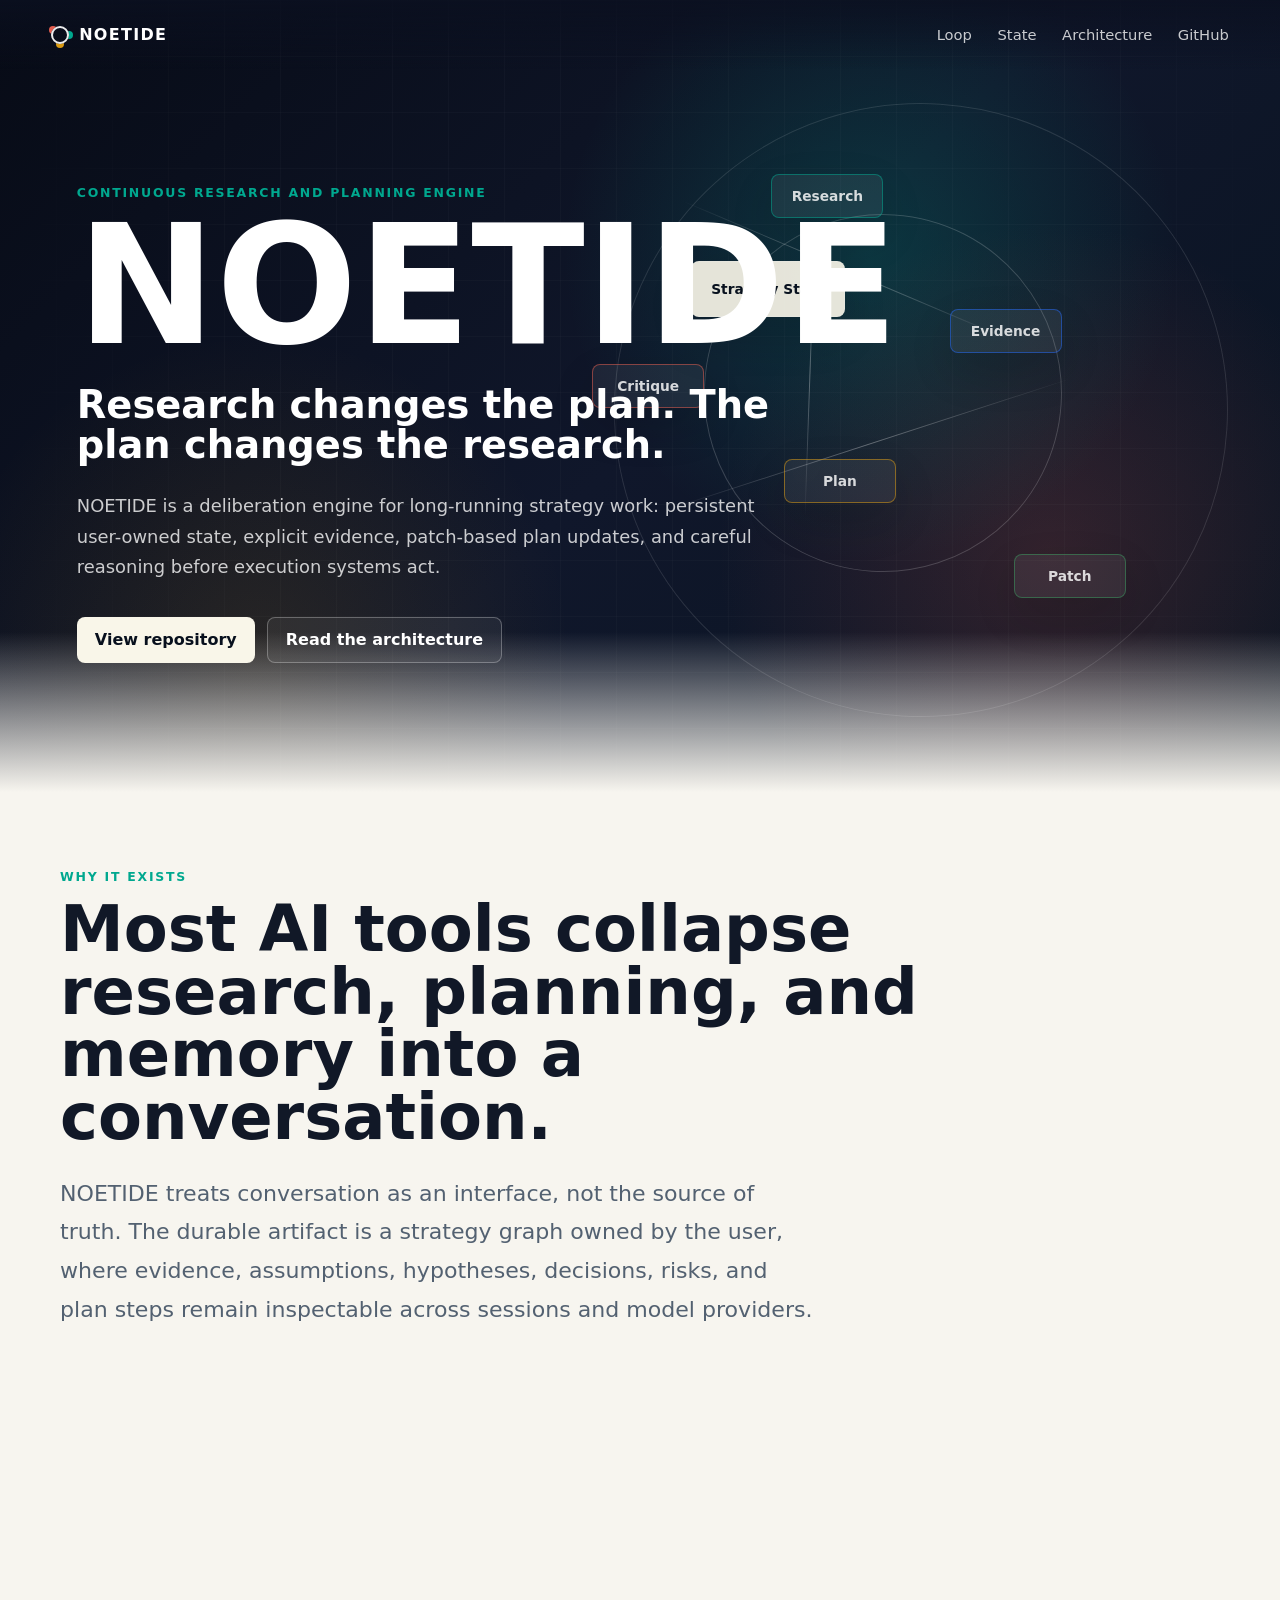
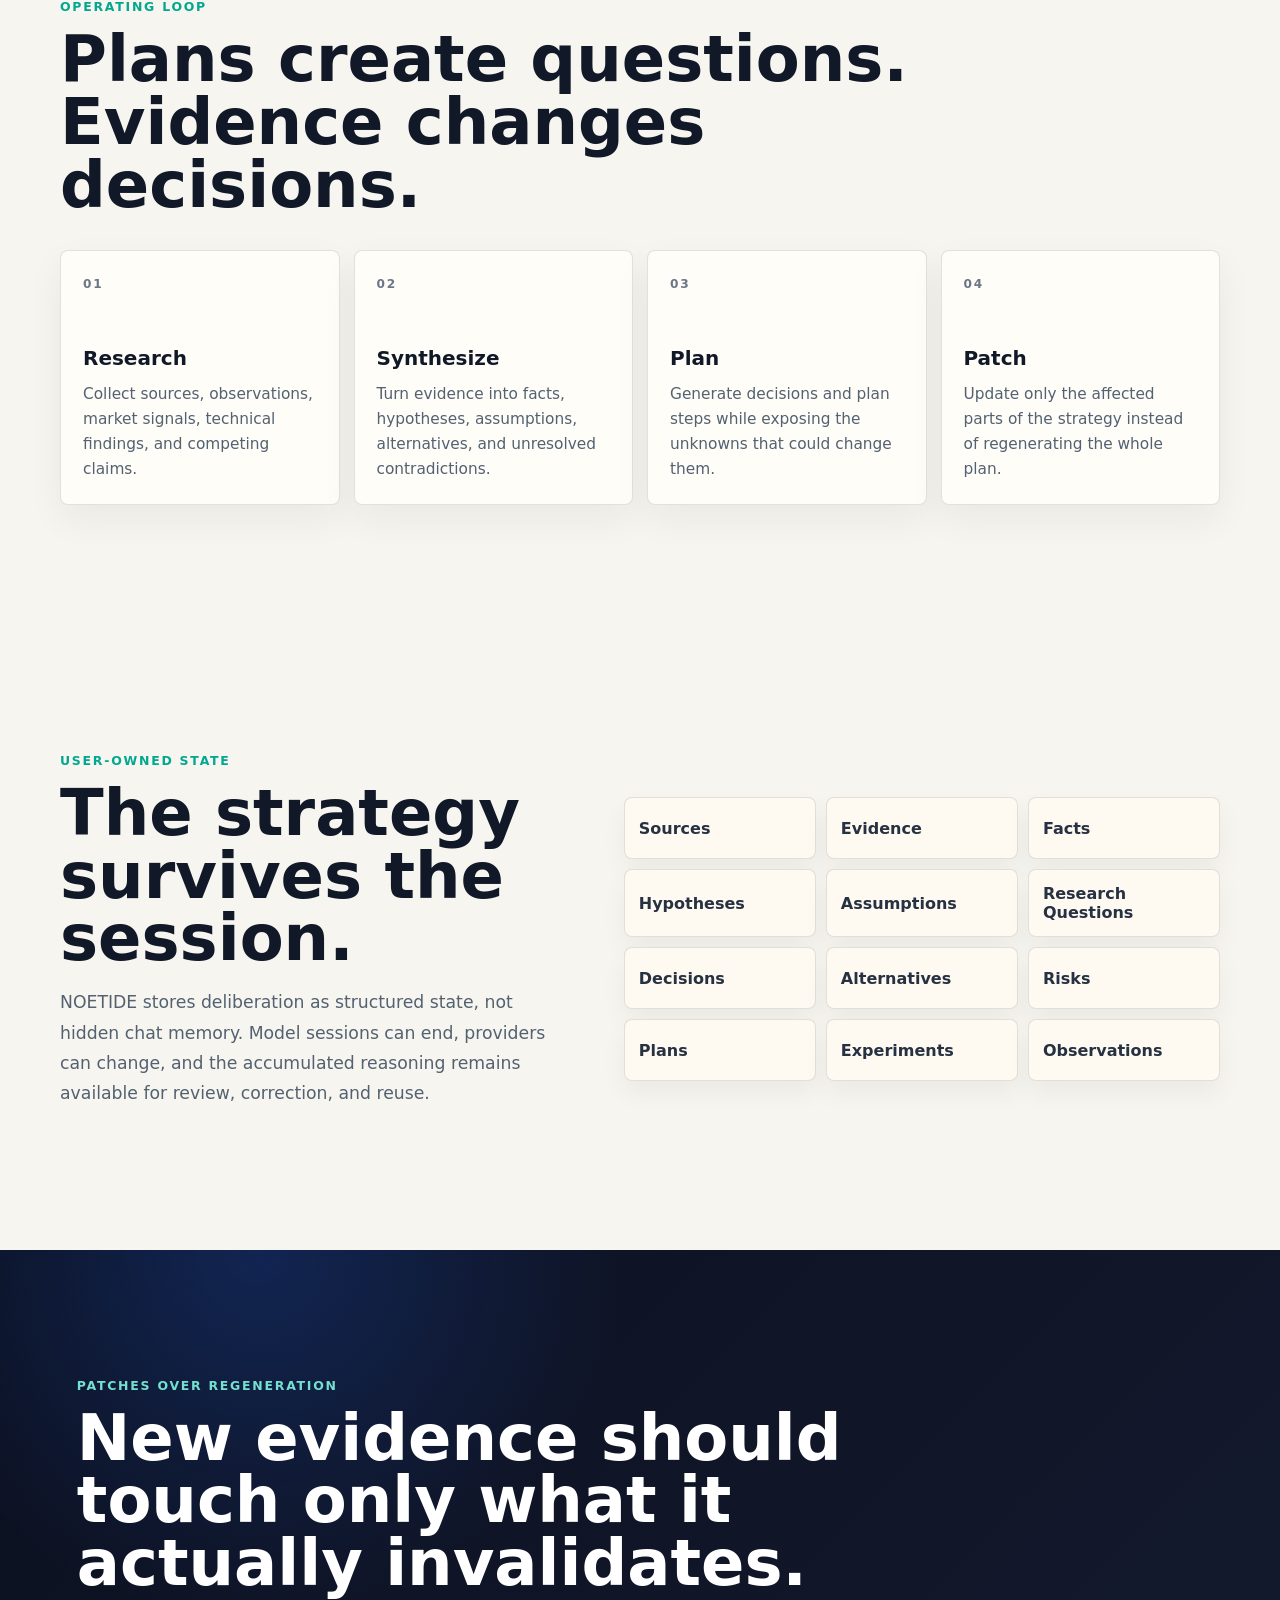
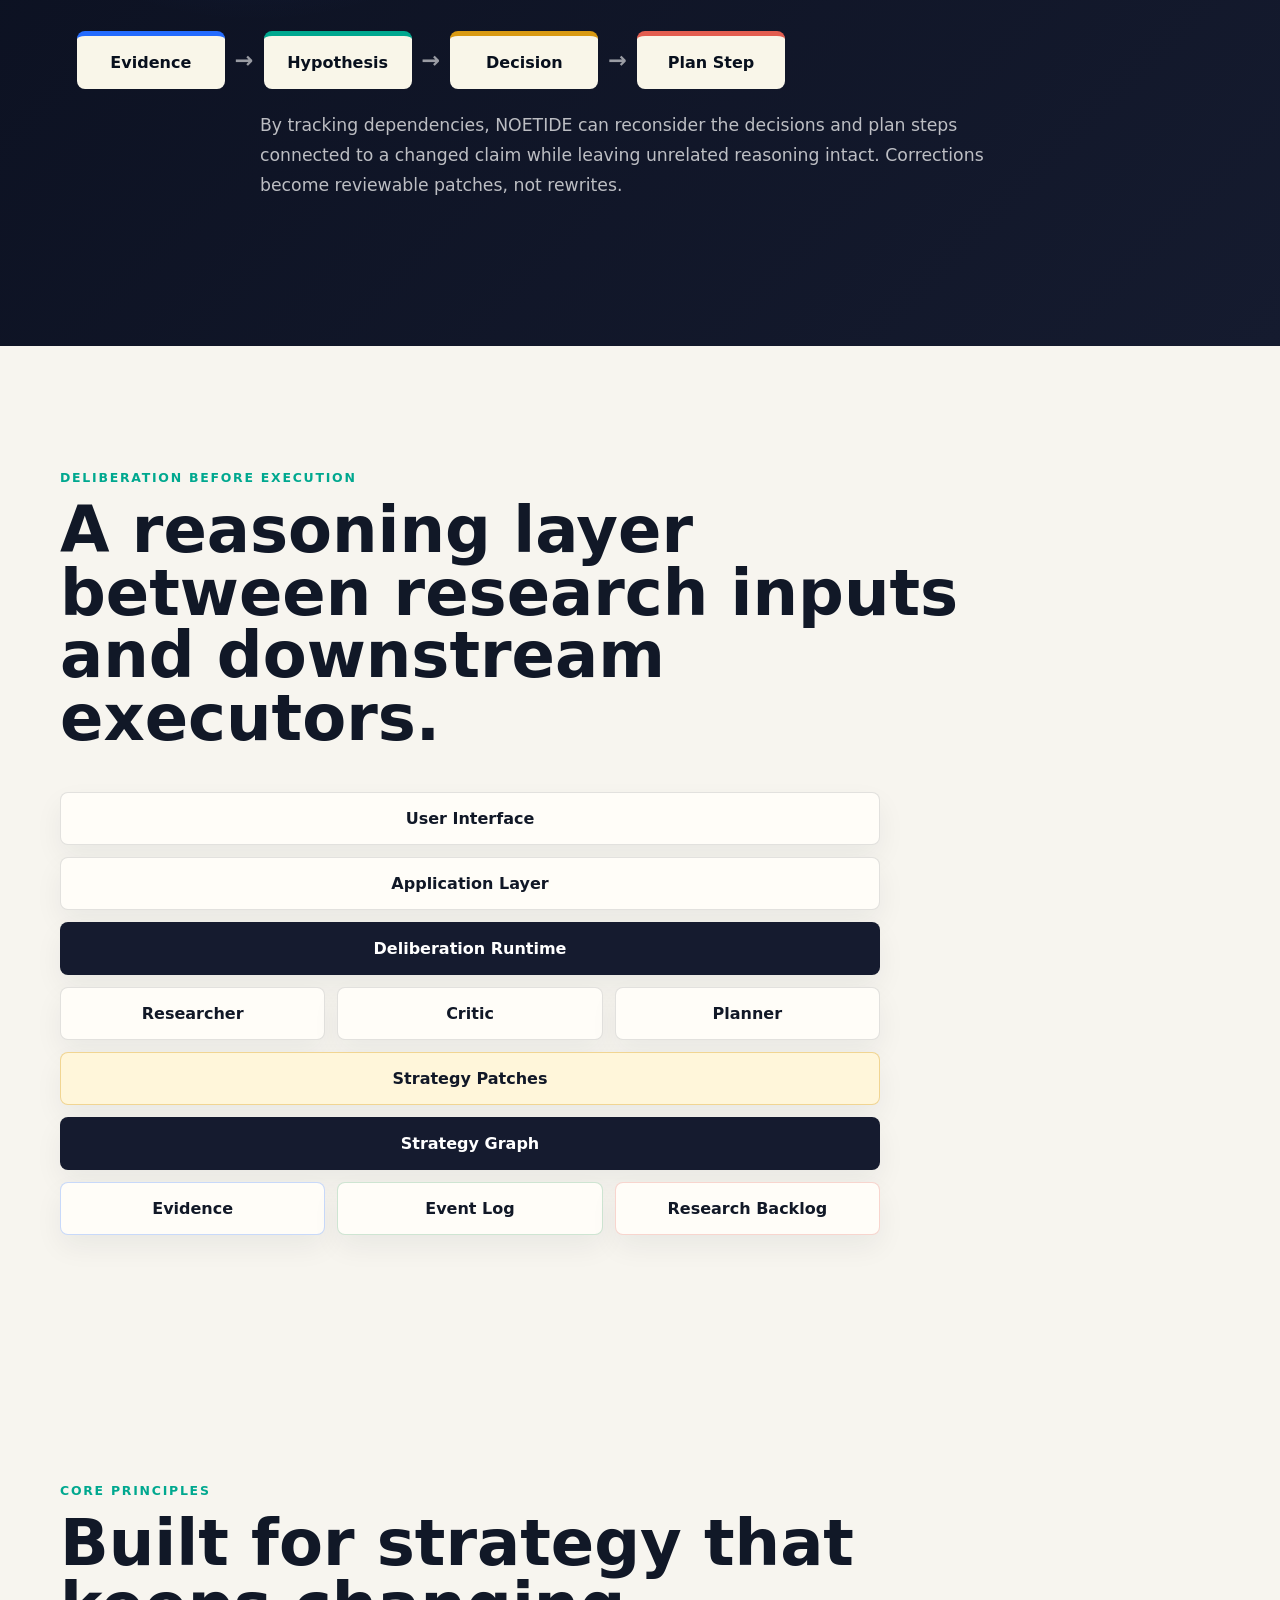
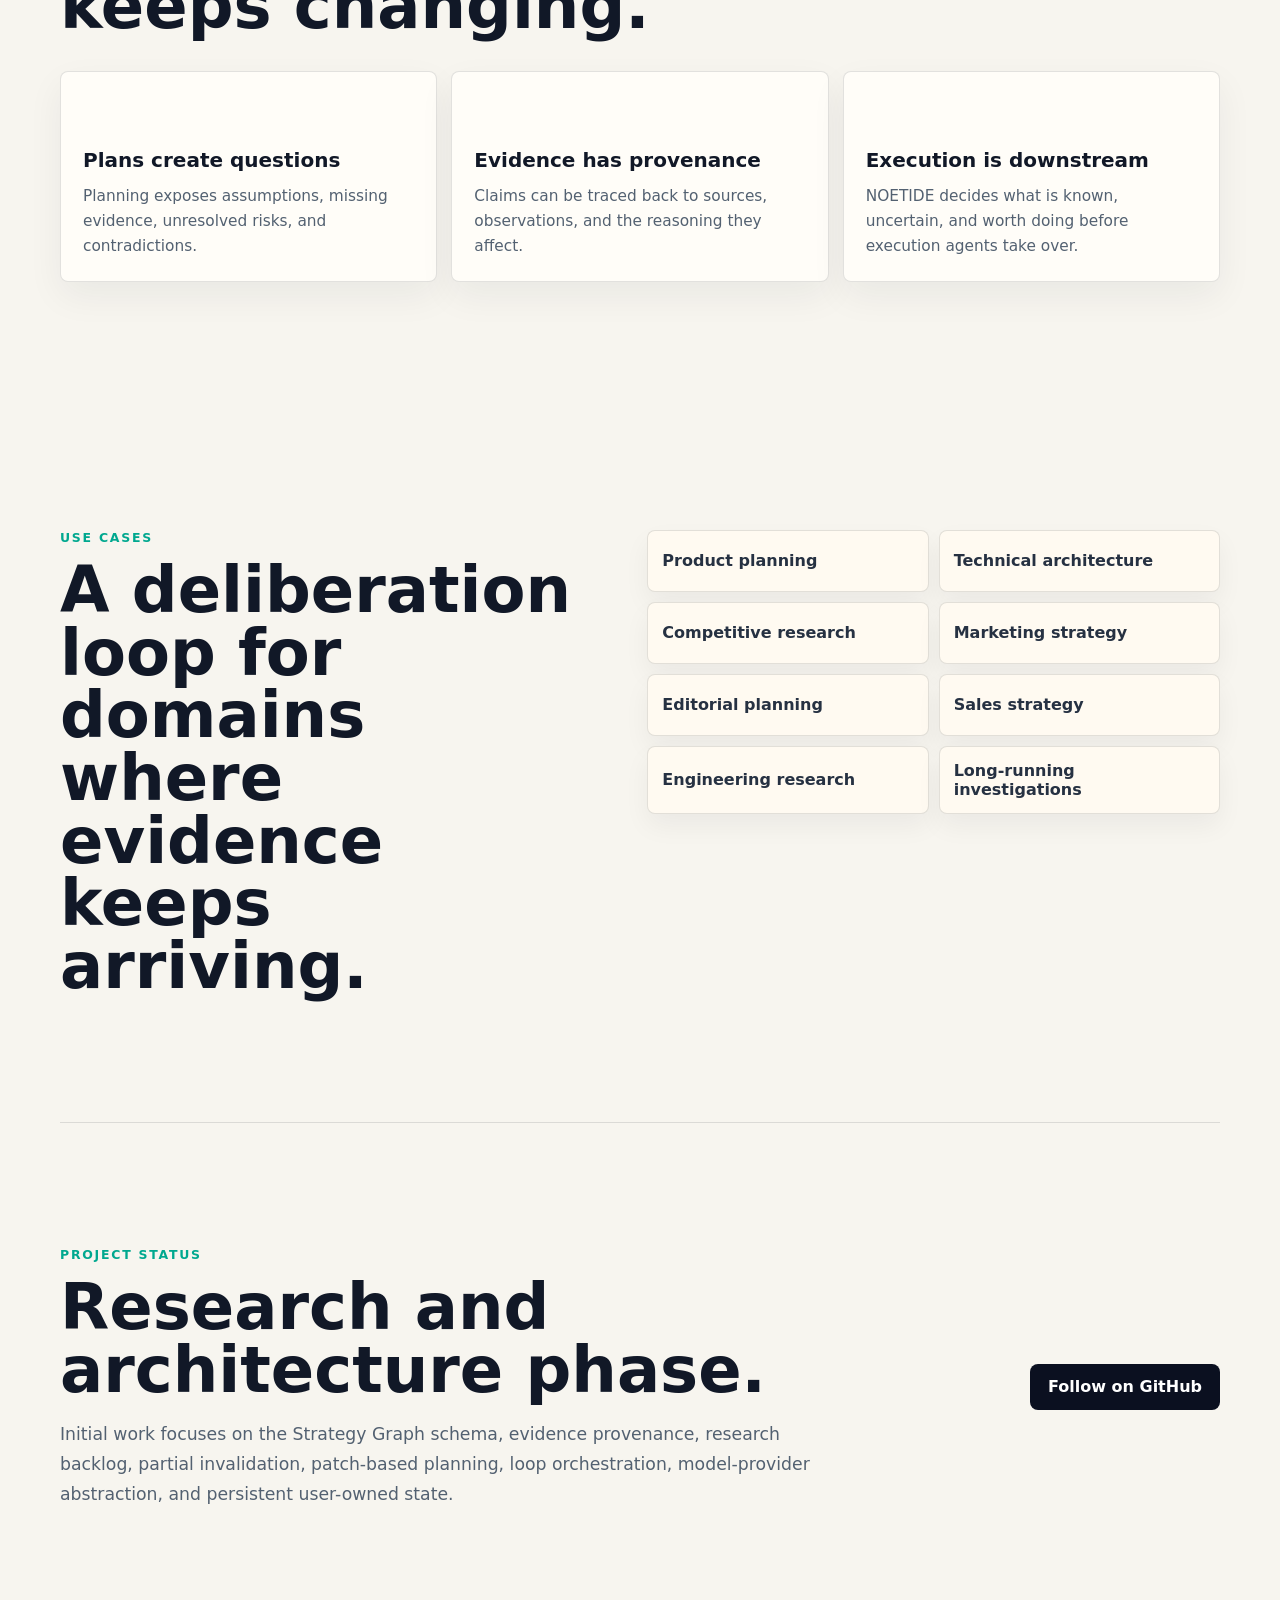
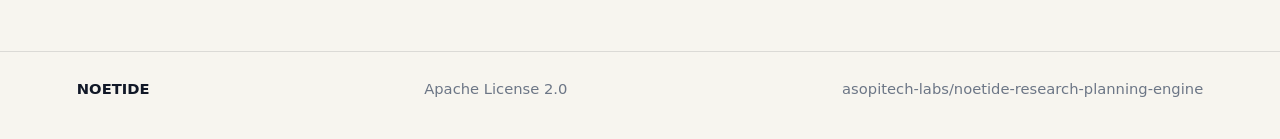
==== docs/index.html @ 0d0b3623 "Add GitHub Pages landing page" ====
<!doctype html>
<html lang="en">
  <head>
    <meta charset="utf-8" />
    <meta name="viewport" content="width=device-width, initial-scale=1" />
    <title>NOETIDE | Continuous Research and Planning Engine</title>
    <meta
      name="description"
      content="NOETIDE is a continuous research and planning engine where research changes the plan and the plan changes the research."
    />
    <meta property="og:title" content="NOETIDE" />
    <meta
      property="og:description"
      content="User-owned strategy state, patch-based planning, and deliberation before execution."
    />
    <meta property="og:type" content="website" />
    <meta name="theme-color" content="#0b1020" />
    <link rel="stylesheet" href="./styles.css" />
  </head>
  <body>
    <header class="site-header" aria-label="Primary navigation">
      <a class="brand" href="#top" aria-label="NOETIDE home">
        <span class="brand-mark" aria-hidden="true"></span>
        <span>NOETIDE</span>
      </a>
      <nav class="nav-links" aria-label="Page sections">
        <a href="#loop">Loop</a>
        <a href="#state">State</a>
        <a href="#architecture">Architecture</a>
        <a href="https://github.com/asopitech-labs/noetide-research-planning-engine">GitHub</a>
      </nav>
    </header>

    <main id="top">
      <section class="hero" aria-labelledby="hero-title">
        <div class="hero-graph" aria-hidden="true">
          <div class="orbit orbit-one"></div>
          <div class="orbit orbit-two"></div>
          <div class="graph-line line-a"></div>
          <div class="graph-line line-b"></div>
          <div class="graph-line line-c"></div>
          <div class="graph-node node-research">Research</div>
          <div class="graph-node node-evidence">Evidence</div>
          <div class="graph-node node-plan">Plan</div>
          <div class="graph-node node-critique">Critique</div>
          <div class="graph-node node-patch">Patch</div>
          <div class="graph-node node-state">Strategy State</div>
        </div>

        <div class="hero-content">
          <p class="eyebrow">Continuous Research and Planning Engine</p>
          <h1 id="hero-title">NOETIDE</h1>
          <p class="hero-statement">Research changes the plan. The plan changes the research.</p>
          <p class="hero-copy">
            NOETIDE is a deliberation engine for long-running strategy work: persistent user-owned state,
            explicit evidence, patch-based plan updates, and careful reasoning before execution systems act.
          </p>
          <div class="hero-actions" aria-label="Primary actions">
            <a class="button primary" href="https://github.com/asopitech-labs/noetide-research-planning-engine">View repository</a>
            <a class="button secondary" href="#architecture">Read the architecture</a>
          </div>
        </div>
      </section>

      <section class="section intro" aria-labelledby="intro-title">
        <div class="section-kicker">Why it exists</div>
        <h2 id="intro-title">Most AI tools collapse research, planning, and memory into a conversation.</h2>
        <p>
          NOETIDE treats conversation as an interface, not the source of truth. The durable artifact is a
          strategy graph owned by the user, where evidence, assumptions, hypotheses, decisions, risks, and
          plan steps remain inspectable across sessions and model providers.
        </p>
      </section>

      <section id="loop" class="section loop-section" aria-labelledby="loop-title">
        <div class="section-kicker">Operating loop</div>
        <h2 id="loop-title">Plans create questions. Evidence changes decisions.</h2>
        <div class="loop-grid">
          <article class="loop-step">
            <span class="step-number">01</span>
            <h3>Research</h3>
            <p>Collect sources, observations, market signals, technical findings, and competing claims.</p>
          </article>
          <article class="loop-step">
            <span class="step-number">02</span>
            <h3>Synthesize</h3>
            <p>Turn evidence into facts, hypotheses, assumptions, alternatives, and unresolved contradictions.</p>
          </article>
          <article class="loop-step">
            <span class="step-number">03</span>
            <h3>Plan</h3>
            <p>Generate decisions and plan steps while exposing the unknowns that could change them.</p>
          </article>
          <article class="loop-step">
            <span class="step-number">04</span>
            <h3>Patch</h3>
            <p>Update only the affected parts of the strategy instead of regenerating the whole plan.</p>
          </article>
        </div>
      </section>

      <section id="state" class="section split-section" aria-labelledby="state-title">
        <div>
          <div class="section-kicker">User-owned state</div>
          <h2 id="state-title">The strategy survives the session.</h2>
          <p>
            NOETIDE stores deliberation as structured state, not hidden chat memory. Model sessions can end,
            providers can change, and the accumulated reasoning remains available for review, correction, and reuse.
          </p>
        </div>
        <div class="state-board" aria-label="Strategy state object types">
          <span>Sources</span>
          <span>Evidence</span>
          <span>Facts</span>
          <span>Hypotheses</span>
          <span>Assumptions</span>
          <span>Research Questions</span>
          <span>Decisions</span>
          <span>Alternatives</span>
          <span>Risks</span>
          <span>Plans</span>
          <span>Experiments</span>
          <span>Observations</span>
        </div>
      </section>

      <section class="section patch-section" aria-labelledby="patch-title">
        <div class="section-kicker">Patches over regeneration</div>
        <h2 id="patch-title">New evidence should touch only what it actually invalidates.</h2>
        <div class="patch-flow" aria-label="Evidence to patch dependency flow">
          <div class="patch-item evidence">Evidence</div>
          <div class="patch-arrow" aria-hidden="true">&rarr;</div>
          <div class="patch-item hypothesis">Hypothesis</div>
          <div class="patch-arrow" aria-hidden="true">&rarr;</div>
          <div class="patch-item decision">Decision</div>
          <div class="patch-arrow" aria-hidden="true">&rarr;</div>
          <div class="patch-item plan">Plan Step</div>
        </div>
        <p>
          By tracking dependencies, NOETIDE can reconsider the decisions and plan steps connected to a changed
          claim while leaving unrelated reasoning intact. Corrections become reviewable patches, not rewrites.
        </p>
      </section>

      <section id="architecture" class="section architecture-section" aria-labelledby="architecture-title">
        <div class="section-kicker">Deliberation before execution</div>
        <h2 id="architecture-title">A reasoning layer between research inputs and downstream executors.</h2>
        <div class="architecture-map" aria-label="NOETIDE architecture map">
          <div class="arch-layer ui">User Interface</div>
          <div class="arch-layer app">Application Layer</div>
          <div class="arch-layer runtime">Deliberation Runtime</div>
          <div class="arch-roles">
            <span>Researcher</span>
            <span>Critic</span>
            <span>Planner</span>
          </div>
          <div class="arch-layer patches">Strategy Patches</div>
          <div class="arch-layer graph">Strategy Graph</div>
          <div class="arch-roles bottom">
            <span>Evidence</span>
            <span>Event Log</span>
            <span>Research Backlog</span>
          </div>
        </div>
      </section>

      <section class="section principles-section" aria-labelledby="principles-title">
        <div class="section-kicker">Core principles</div>
        <h2 id="principles-title">Built for strategy that keeps changing.</h2>
        <div class="principles-grid">
          <article>
            <h3>Plans create questions</h3>
            <p>Planning exposes assumptions, missing evidence, unresolved risks, and contradictions.</p>
          </article>
          <article>
            <h3>Evidence has provenance</h3>
            <p>Claims can be traced back to sources, observations, and the reasoning they affect.</p>
          </article>
          <article>
            <h3>Execution is downstream</h3>
            <p>NOETIDE decides what is known, uncertain, and worth doing before execution agents take over.</p>
          </article>
        </div>
      </section>

      <section class="section use-cases" aria-labelledby="use-cases-title">
        <div>
          <div class="section-kicker">Use cases</div>
          <h2 id="use-cases-title">A deliberation loop for domains where evidence keeps arriving.</h2>
        </div>
        <ul class="case-list" aria-label="Potential NOETIDE use cases">
          <li>Product planning</li>
          <li>Technical architecture</li>
          <li>Competitive research</li>
          <li>Marketing strategy</li>
          <li>Editorial planning</li>
          <li>Sales strategy</li>
          <li>Engineering research</li>
          <li>Long-running investigations</li>
        </ul>
      </section>

      <section class="section status-section" aria-labelledby="status-title">
        <div class="status-copy">
          <div class="section-kicker">Project status</div>
          <h2 id="status-title">Research and architecture phase.</h2>
          <p>
            Initial work focuses on the Strategy Graph schema, evidence provenance, research backlog,
            partial invalidation, patch-based planning, loop orchestration, model-provider abstraction,
            and persistent user-owned state.
          </p>
        </div>
        <a class="button primary" href="https://github.com/asopitech-labs/noetide-research-planning-engine">Follow on GitHub</a>
      </section>
    </main>

    <footer class="site-footer">
      <span>NOETIDE</span>
      <span>Apache License 2.0</span>
      <a href="https://github.com/asopitech-labs/noetide-research-planning-engine">asopitech-labs/noetide-research-planning-engine</a>
    </footer>
  </body>
</html>
---- docs/styles.css ----
:root {
  color-scheme: light;
  --ink: #111827;
  --muted: #536171;
  --quiet: #6c7686;
  --paper: #f7f5ef;
  --paper-strong: #fffdf8;
  --line: rgba(17, 24, 39, 0.12);
  --blue: #246bfe;
  --teal: #00a88f;
  --coral: #e35d4f;
  --amber: #d99a12;
  --green: #3c9a5f;
  --night: #0b1020;
  --night-soft: #151b2f;
  --radius: 8px;
  --shadow: 0 24px 70px rgba(20, 27, 43, 0.16);
  font-family:
    Inter, ui-sans-serif, system-ui, -apple-system, BlinkMacSystemFont, "Segoe UI", sans-serif;
}

* {
  box-sizing: border-box;
}

html {
  scroll-behavior: smooth;
}

body {
  margin: 0;
  color: var(--ink);
  background: var(--paper);
  letter-spacing: 0;
}

body::selection {
  color: #fff;
  background: var(--blue);
}

a {
  color: inherit;
  text-decoration: none;
}

.site-header {
  position: fixed;
  z-index: 20;
  top: 0;
  left: 0;
  right: 0;
  display: flex;
  align-items: center;
  justify-content: space-between;
  gap: 24px;
  padding: 18px clamp(18px, 4vw, 56px);
  color: #fff;
  background: linear-gradient(180deg, rgba(11, 16, 32, 0.82), rgba(11, 16, 32, 0));
}

.brand,
.nav-links {
  display: flex;
  align-items: center;
}

.brand {
  gap: 10px;
  font-weight: 760;
  letter-spacing: 0.08em;
}

.brand-mark {
  width: 18px;
  height: 18px;
  border: 2px solid rgba(255, 255, 255, 0.92);
  border-radius: 50%;
  box-shadow:
    9px 0 0 -5px var(--teal),
    0 9px 0 -5px var(--amber),
    -7px -5px 0 -5px var(--coral);
}

.nav-links {
  gap: clamp(12px, 2vw, 28px);
  font-size: 0.92rem;
  color: rgba(255, 255, 255, 0.78);
}

.nav-links a {
  padding: 8px 0;
}

.nav-links a:hover {
  color: #fff;
}

.hero {
  position: relative;
  min-height: 88svh;
  display: grid;
  align-items: center;
  overflow: hidden;
  padding: 128px clamp(22px, 6vw, 92px) 72px;
  color: #fff;
  background:
    radial-gradient(circle at 68% 32%, rgba(0, 168, 143, 0.22), transparent 30%),
    radial-gradient(circle at 82% 70%, rgba(227, 93, 79, 0.18), transparent 28%),
    radial-gradient(circle at 20% 82%, rgba(217, 154, 18, 0.12), transparent 26%),
    linear-gradient(135deg, #070b16 0%, #10172b 52%, #091421 100%);
}

.hero::before {
  content: "";
  position: absolute;
  inset: 0;
  opacity: 0.18;
  background-image:
    linear-gradient(rgba(255, 255, 255, 0.12) 1px, transparent 1px),
    linear-gradient(90deg, rgba(255, 255, 255, 0.12) 1px, transparent 1px);
  background-size: 56px 56px;
  mask-image: linear-gradient(90deg, transparent, #000 18%, #000 88%, transparent);
}

.hero::after {
  content: "";
  position: absolute;
  left: 0;
  right: 0;
  bottom: 0;
  height: 160px;
  background: linear-gradient(180deg, rgba(247, 245, 239, 0), var(--paper));
}

.hero-content {
  position: relative;
  z-index: 2;
  width: min(780px, 100%);
}

.eyebrow,
.section-kicker {
  margin: 0 0 14px;
  color: var(--teal);
  font-size: 0.78rem;
  font-weight: 800;
  letter-spacing: 0.14em;
  text-transform: uppercase;
}

.hero h1 {
  margin: 0;
  font-size: clamp(4.7rem, 13vw, 11rem);
  line-height: 0.86;
  letter-spacing: 0;
}

.hero-statement {
  max-width: 700px;
  margin: 28px 0 0;
  font-size: clamp(1.55rem, 3vw, 3.15rem);
  line-height: 1.04;
  font-weight: 760;
  letter-spacing: 0;
}

.hero-copy {
  max-width: 690px;
  margin: 26px 0 0;
  color: rgba(255, 255, 255, 0.78);
  font-size: clamp(1.02rem, 1.4vw, 1.28rem);
  line-height: 1.7;
}

.hero-actions {
  display: flex;
  flex-wrap: wrap;
  gap: 12px;
  margin-top: 34px;
}

.button {
  display: inline-flex;
  min-height: 46px;
  align-items: center;
  justify-content: center;
  border-radius: var(--radius);
  padding: 12px 18px;
  font-weight: 760;
  line-height: 1.1;
  transition:
    transform 180ms ease,
    border-color 180ms ease,
    background 180ms ease;
}

.button:hover {
  transform: translateY(-2px);
}

.button.primary {
  color: #08101d;
  background: #f9f6e9;
}

.button.secondary {
  color: #fff;
  border: 1px solid rgba(255, 255, 255, 0.28);
  background: rgba(255, 255, 255, 0.06);
}

.hero-graph {
  position: absolute;
  inset: 0;
  z-index: 1;
  opacity: 0.92;
}

.orbit {
  position: absolute;
  border: 1px solid rgba(255, 255, 255, 0.13);
  border-radius: 50%;
  transform: rotate(-18deg);
}

.orbit-one {
  top: 13%;
  right: 4%;
  width: min(48vw, 640px);
  height: min(48vw, 640px);
}

.orbit-two {
  top: 27%;
  right: 17%;
  width: min(28vw, 380px);
  height: min(28vw, 380px);
  border-color: rgba(255, 255, 255, 0.2);
}

.graph-node {
  position: absolute;
  display: grid;
  min-width: 112px;
  min-height: 44px;
  place-items: center;
  border: 1px solid rgba(255, 255, 255, 0.2);
  border-radius: var(--radius);
  padding: 10px 14px;
  color: rgba(255, 255, 255, 0.9);
  background: rgba(255, 255, 255, 0.07);
  box-shadow: 0 18px 50px rgba(0, 0, 0, 0.18);
  backdrop-filter: blur(14px);
  font-size: 0.86rem;
  font-weight: 740;
  text-align: center;
}

.node-research {
  top: 22%;
  right: 31%;
  border-color: rgba(0, 168, 143, 0.56);
}

.node-evidence {
  top: 39%;
  right: 17%;
  border-color: rgba(36, 107, 254, 0.55);
}

.node-plan {
  top: 58%;
  right: 30%;
  border-color: rgba(217, 154, 18, 0.58);
}

.node-critique {
  top: 46%;
  right: 45%;
  border-color: rgba(227, 93, 79, 0.58);
}

.node-patch {
  top: 70%;
  right: 12%;
  border-color: rgba(60, 154, 95, 0.58);
}

.node-state {
  top: 33%;
  right: 34%;
  min-width: 154px;
  min-height: 56px;
  color: #08101d;
  background: #f9f6e9;
}

.graph-line {
  position: absolute;
  height: 1px;
  background: linear-gradient(90deg, transparent, rgba(255, 255, 255, 0.36), transparent);
  transform-origin: center;
}

.line-a {
  top: 34%;
  right: 20%;
  width: 360px;
  transform: rotate(23deg);
}

.line-b {
  top: 56%;
  right: 15%;
  width: 440px;
  transform: rotate(-18deg);
}

.line-c {
  top: 47%;
  right: 25%;
  width: 300px;
  transform: rotate(92deg);
}

.section {
  width: min(1160px, calc(100% - 44px));
  margin: 0 auto;
  padding: clamp(72px, 10vw, 124px) 0;
}

.section h2 {
  max-width: 900px;
  margin: 0;
  font-size: clamp(2rem, 5vw, 4.8rem);
  line-height: 0.98;
  letter-spacing: 0;
}

.section p {
  max-width: 760px;
  color: var(--muted);
  font-size: 1.08rem;
  line-height: 1.75;
}

.intro {
  padding-top: clamp(42px, 6vw, 84px);
}

.intro p {
  margin-top: 26px;
  font-size: clamp(1.1rem, 2vw, 1.38rem);
}

.loop-grid,
.principles-grid {
  display: grid;
  grid-template-columns: repeat(4, minmax(0, 1fr));
  gap: 14px;
  margin-top: 34px;
}

.loop-step,
.principles-grid article {
  min-height: 228px;
  border: 1px solid var(--line);
  border-radius: var(--radius);
  padding: 22px;
  background: var(--paper-strong);
  box-shadow: 0 14px 36px rgba(20, 27, 43, 0.06);
}

.step-number {
  color: var(--quiet);
  font-size: 0.76rem;
  font-weight: 820;
  letter-spacing: 0.14em;
}

.loop-step h3,
.principles-grid h3 {
  margin: 54px 0 12px;
  font-size: 1.25rem;
}

.loop-step p,
.principles-grid p {
  margin: 0;
  font-size: 0.96rem;
  line-height: 1.62;
}

.split-section {
  display: grid;
  grid-template-columns: minmax(0, 0.9fr) minmax(360px, 1.1fr);
  gap: clamp(28px, 6vw, 76px);
  align-items: center;
}

.state-board {
  display: grid;
  grid-template-columns: repeat(3, minmax(0, 1fr));
  gap: 10px;
}

.state-board span,
.case-list li {
  display: grid;
  min-height: 62px;
  align-items: center;
  border: 1px solid var(--line);
  border-radius: var(--radius);
  padding: 14px;
  background: #fffaf1;
  color: #263142;
  font-weight: 720;
  box-shadow: 0 12px 26px rgba(20, 27, 43, 0.05);
}

.patch-section {
  width: 100%;
  max-width: none;
  padding: clamp(78px, 10vw, 128px) clamp(22px, 6vw, 92px);
  color: #fff;
  background:
    radial-gradient(circle at 20% 0%, rgba(36, 107, 254, 0.22), transparent 30%),
    linear-gradient(135deg, #0b1020, #151b2f);
}

.patch-section > * {
  width: min(1160px, 100%);
  margin-left: auto;
  margin-right: auto;
}

.patch-section .section-kicker {
  color: #74e0cf;
}

.patch-section h2 {
  color: #fff;
}

.patch-section p {
  color: rgba(255, 255, 255, 0.72);
}

.patch-flow {
  display: grid;
  grid-template-columns: repeat(7, auto);
  gap: 10px;
  align-items: center;
  justify-content: start;
  margin-top: 36px;
  overflow-x: auto;
  padding-bottom: 4px;
}

.patch-item {
  display: grid;
  min-width: 148px;
  min-height: 58px;
  place-items: center;
  border-radius: var(--radius);
  padding: 14px 16px;
  color: #08101d;
  background: #f9f6e9;
  font-weight: 800;
}

.patch-item.evidence {
  border-top: 5px solid var(--blue);
}

.patch-item.hypothesis {
  border-top: 5px solid var(--teal);
}

.patch-item.decision {
  border-top: 5px solid var(--amber);
}

.patch-item.plan {
  border-top: 5px solid var(--coral);
}

.patch-arrow {
  color: rgba(255, 255, 255, 0.58);
  font-size: 1.4rem;
  font-weight: 700;
}

.architecture-section {
  text-align: left;
}

.architecture-map {
  display: grid;
  gap: 12px;
  max-width: 820px;
  margin-top: 42px;
}

.arch-layer,
.arch-roles span {
  border-radius: var(--radius);
  border: 1px solid var(--line);
  padding: 16px 18px;
  background: var(--paper-strong);
  box-shadow: 0 12px 28px rgba(20, 27, 43, 0.06);
  font-weight: 760;
}

.arch-layer {
  text-align: center;
}

.arch-layer.runtime,
.arch-layer.graph {
  color: #fff;
  border-color: transparent;
  background: var(--night-soft);
}

.arch-layer.patches {
  border-color: rgba(217, 154, 18, 0.36);
  background: #fff6da;
}

.arch-roles {
  display: grid;
  grid-template-columns: repeat(3, minmax(0, 1fr));
  gap: 12px;
}

.arch-roles span {
  text-align: center;
}

.arch-roles.bottom span:nth-child(1) {
  border-color: rgba(36, 107, 254, 0.25);
}

.arch-roles.bottom span:nth-child(2) {
  border-color: rgba(60, 154, 95, 0.25);
}

.arch-roles.bottom span:nth-child(3) {
  border-color: rgba(227, 93, 79, 0.25);
}

.principles-grid {
  grid-template-columns: repeat(3, minmax(0, 1fr));
}

.principles-grid article {
  min-height: 210px;
}

.use-cases {
  display: grid;
  grid-template-columns: minmax(0, 0.9fr) minmax(380px, 1fr);
  gap: clamp(28px, 6vw, 72px);
  align-items: start;
}

.case-list {
  display: grid;
  grid-template-columns: repeat(2, minmax(0, 1fr));
  gap: 10px;
  padding: 0;
  margin: 0;
  list-style: none;
}

.status-section {
  display: flex;
  align-items: center;
  justify-content: space-between;
  gap: 28px;
  border-top: 1px solid var(--line);
}

.status-section .button.primary {
  color: #fff;
  background: var(--night);
  flex: 0 0 auto;
}

.site-footer {
  display: flex;
  flex-wrap: wrap;
  justify-content: space-between;
  gap: 14px;
  padding: 28px clamp(22px, 6vw, 92px) 42px;
  border-top: 1px solid var(--line);
  color: var(--quiet);
  font-size: 0.92rem;
}

.site-footer span:first-child {
  color: var(--ink);
  font-weight: 820;
}

@media (max-width: 900px) {
  .site-header {
    align-items: flex-start;
  }

  .nav-links {
    gap: 12px;
    font-size: 0.84rem;
  }

  .hero {
    min-height: 88svh;
    padding-top: 112px;
  }

  .hero-graph {
    opacity: 0.48;
    transform: translateX(28%);
  }

  .loop-grid,
  .principles-grid,
  .split-section,
  .use-cases {
    grid-template-columns: 1fr;
  }

  .loop-step,
  .principles-grid article {
    min-height: 180px;
  }

  .loop-step h3,
  .principles-grid h3 {
    margin-top: 32px;
  }

  .state-board {
    grid-template-columns: repeat(2, minmax(0, 1fr));
  }

  .status-section {
    align-items: flex-start;
    flex-direction: column;
  }
}

@media (max-width: 620px) {
  .site-header {
    position: absolute;
    flex-direction: column;
    gap: 8px;
  }

  .nav-links {
    width: 100%;
    justify-content: space-between;
  }

  .hero-actions,
  .button {
    width: 100%;
  }

  .hero-copy {
    font-size: 1rem;
  }

  .section {
    width: min(100% - 32px, 1160px);
  }

  .section h2 {
    line-height: 1.04;
  }

  .state-board,
  .case-list,
  .arch-roles {
    grid-template-columns: 1fr;
  }

  .state-board span,
  .case-list li {
    min-height: 54px;
  }

  .patch-flow {
    grid-template-columns: 1fr;
    align-items: stretch;
  }

  .patch-arrow {
    transform: rotate(90deg);
    text-align: center;
  }
}
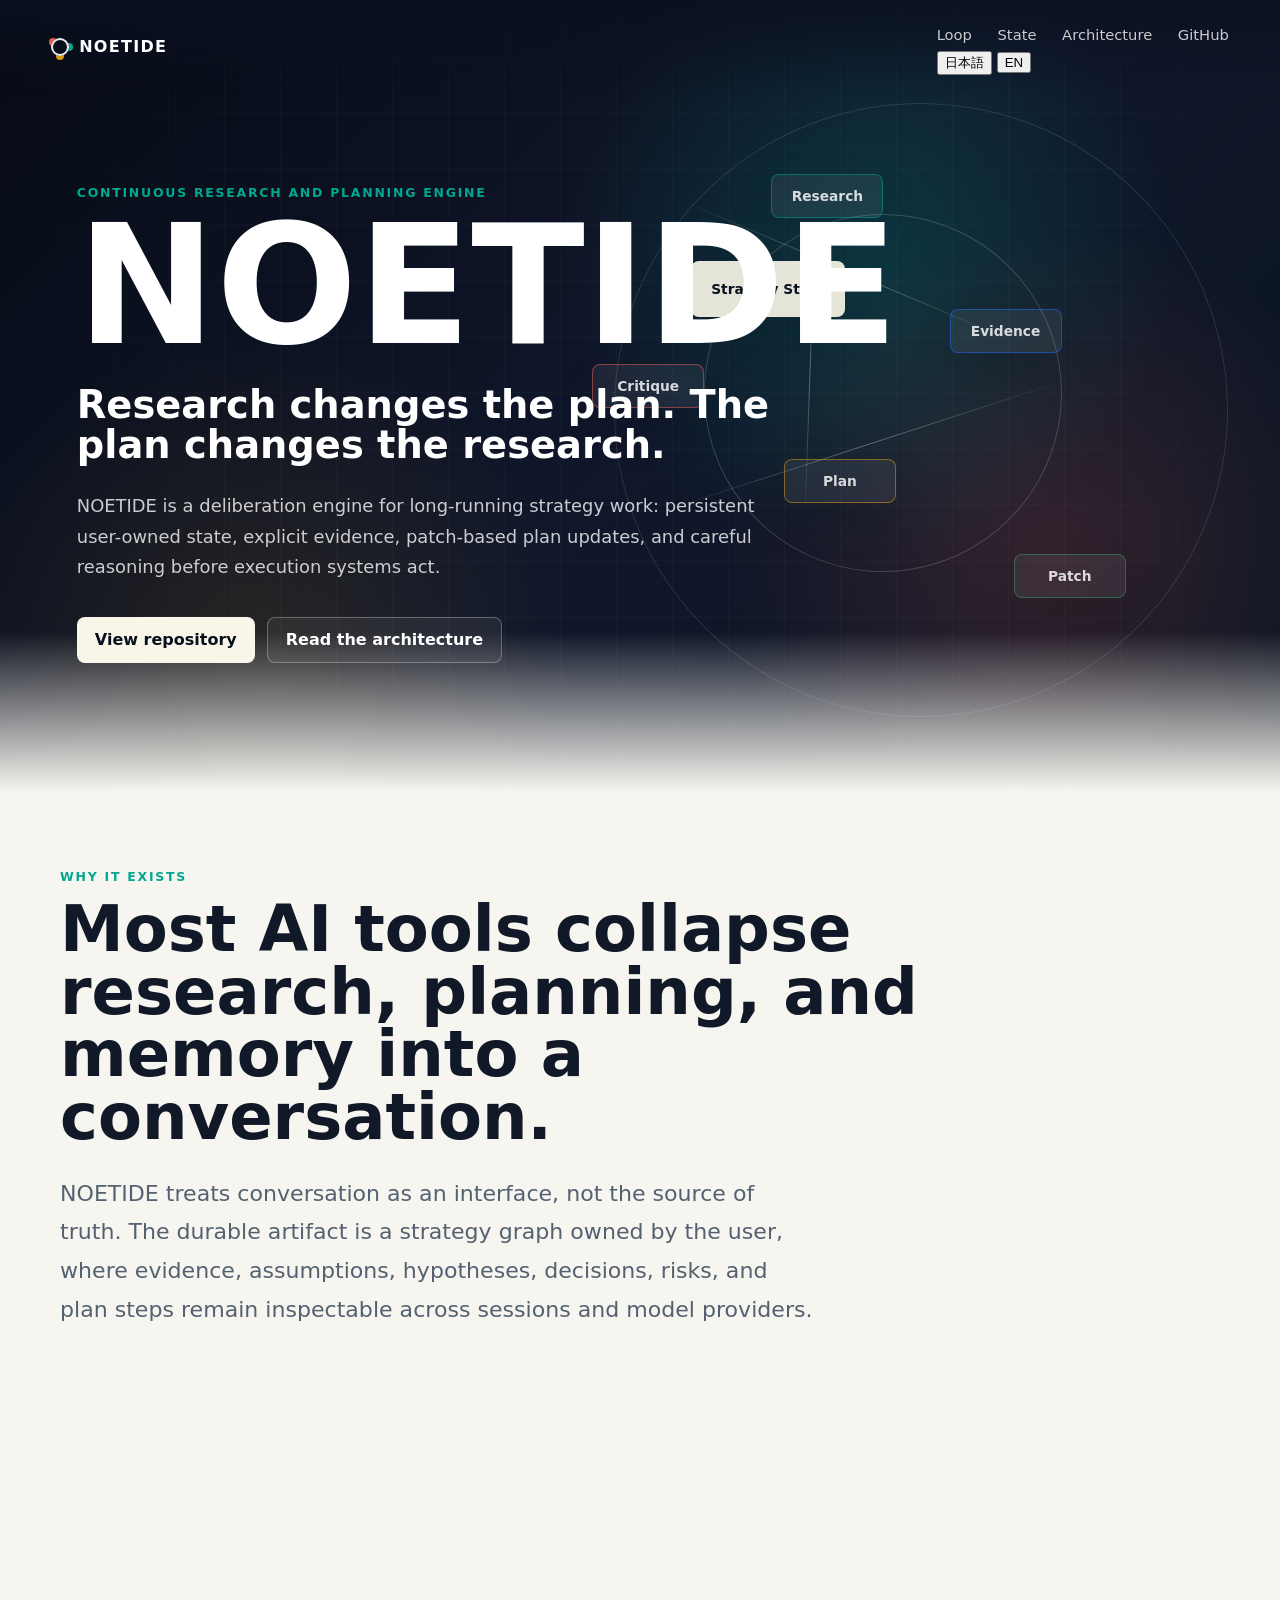
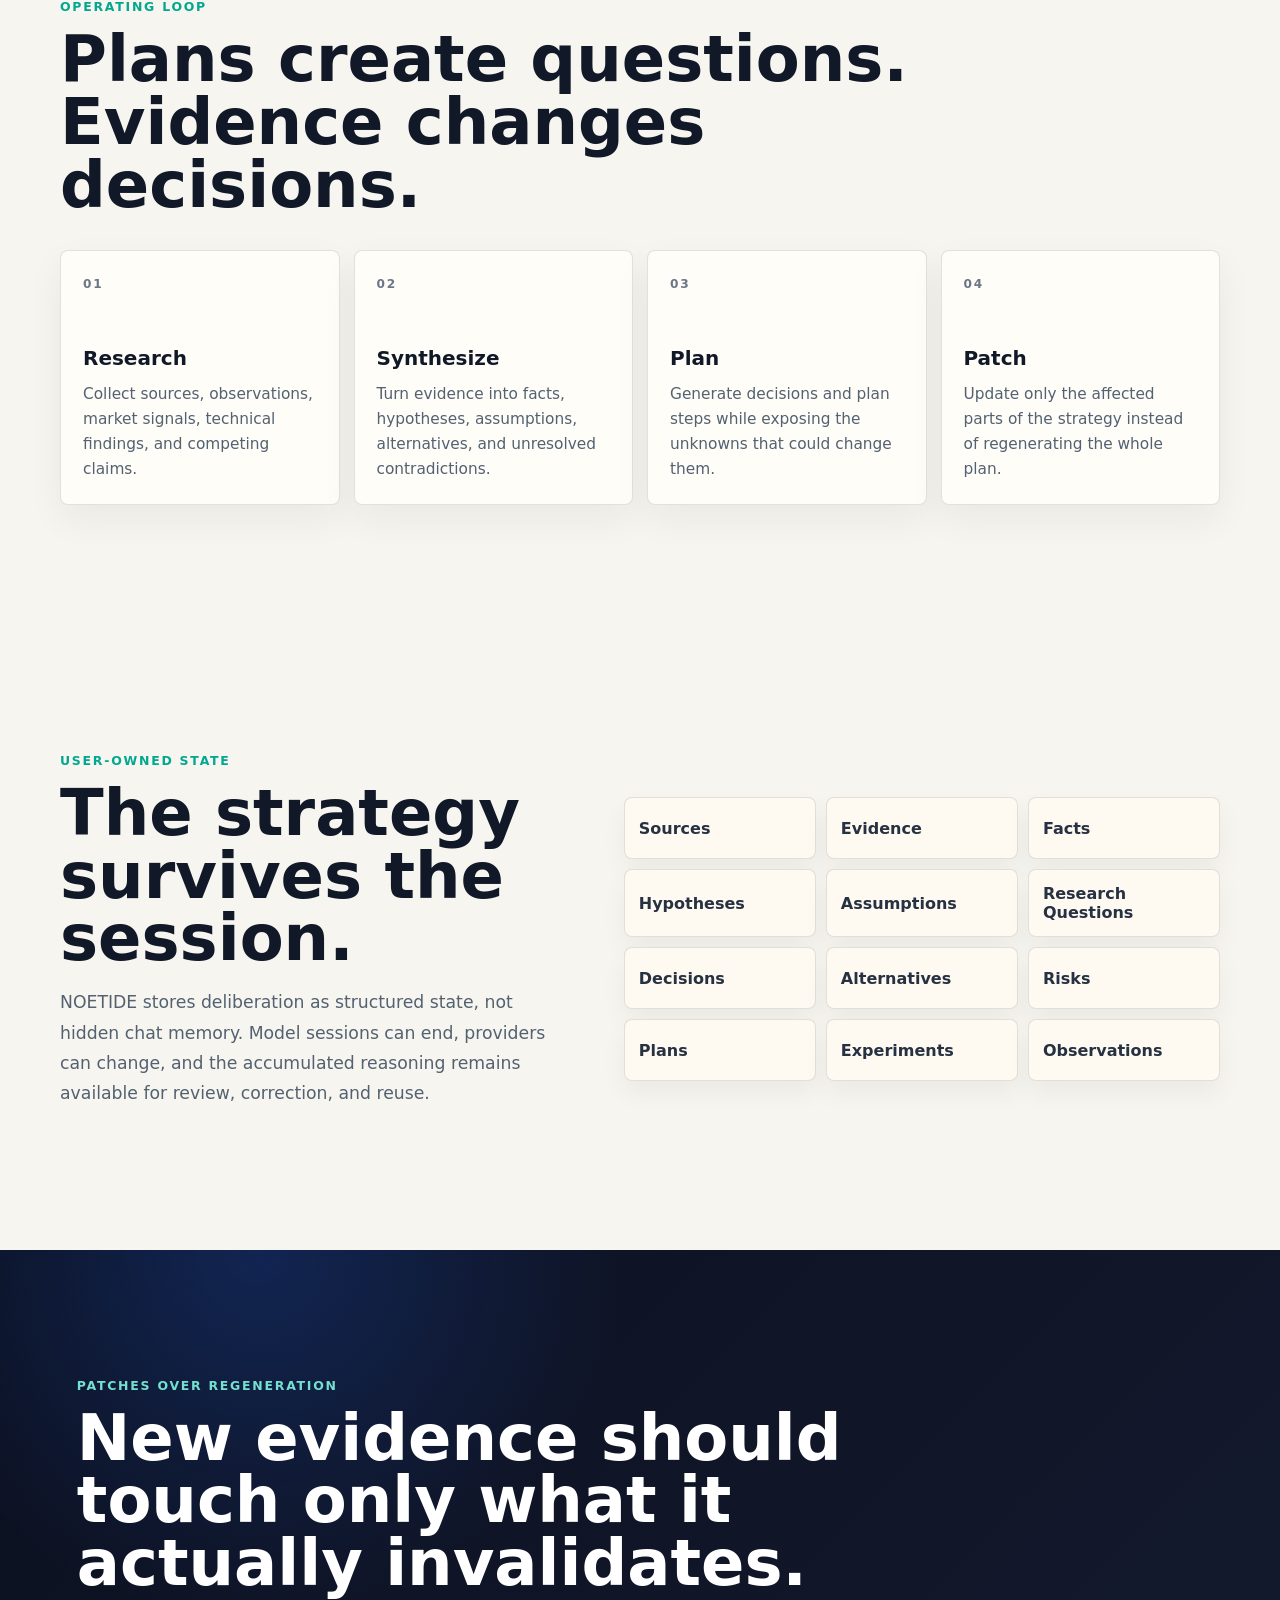
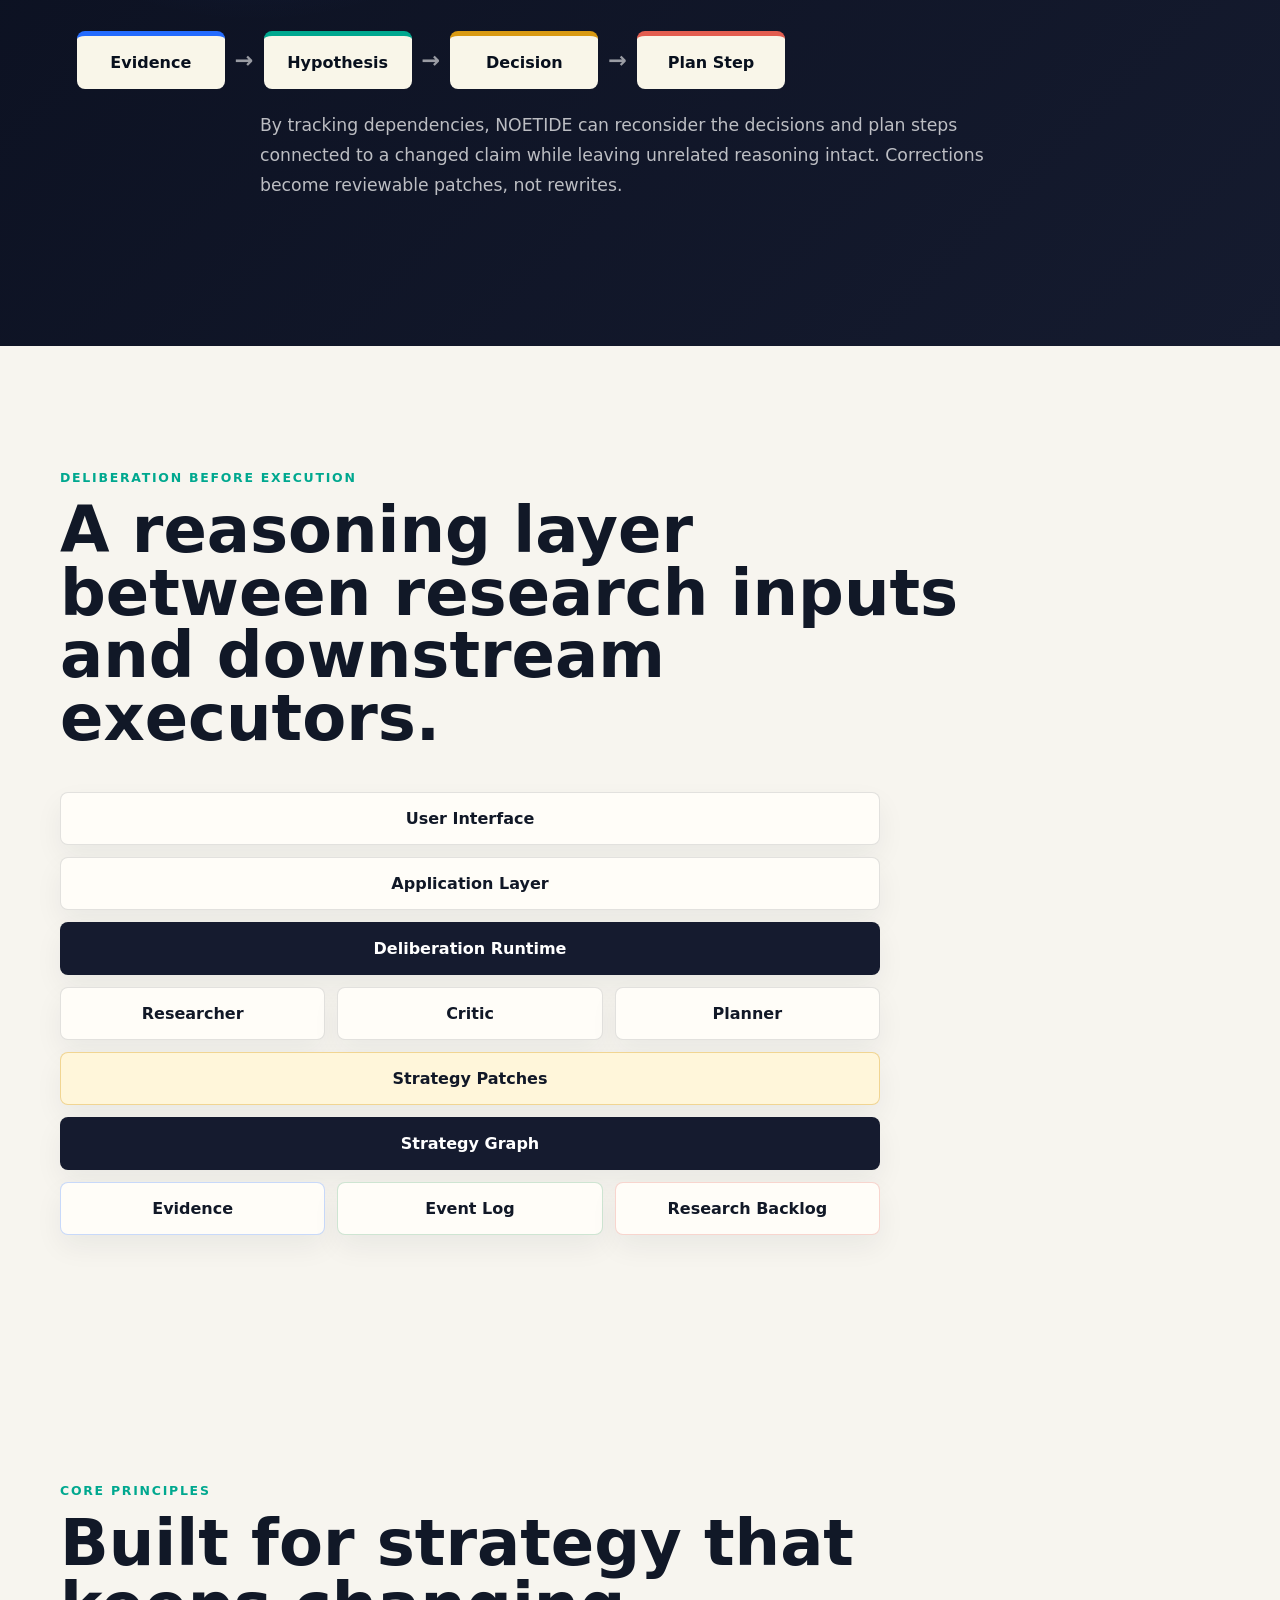
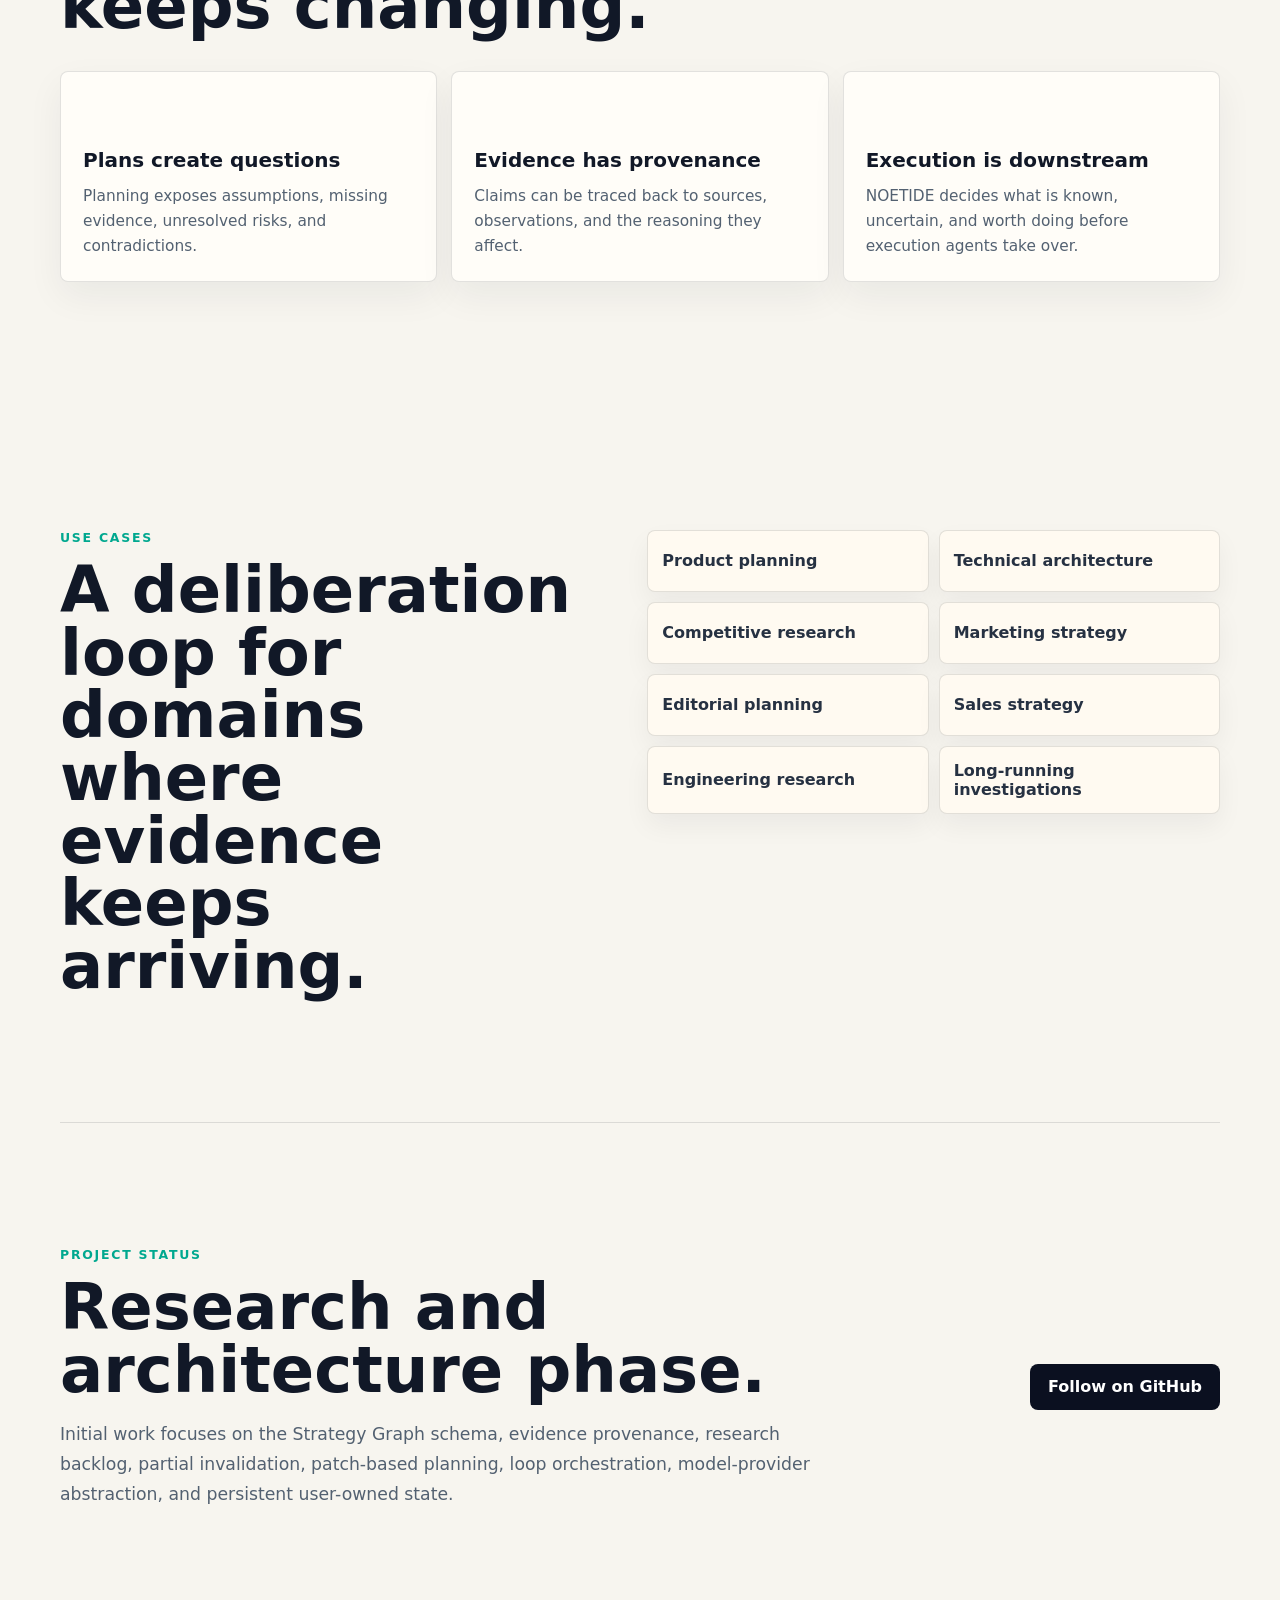
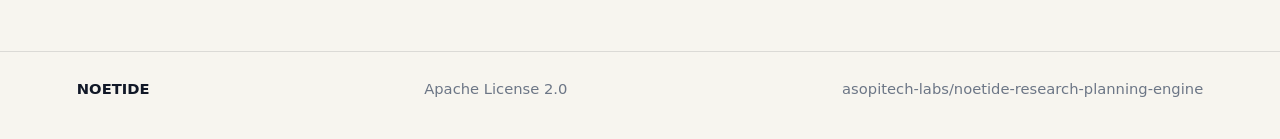
==== commit 254a2dac: "Add Japanese landing page translation" ====
--- a/docs/index.html
+++ b/docs/index.html
@@ -23,12 +23,18 @@
         <span class="brand-mark" aria-hidden="true"></span>
         <span>NOETIDE</span>
       </a>
-      <nav class="nav-links" aria-label="Page sections">
+      <div class="header-actions">
+        <nav class="nav-links" aria-label="Page sections">
         <a href="#loop">Loop</a>
         <a href="#state">State</a>
         <a href="#architecture">Architecture</a>
         <a href="https://github.com/asopitech-labs/noetide-research-planning-engine">GitHub</a>
       </nav>
+        <div class="language-switch" id="language-switch" role="group" aria-label="Language">
+          <button type="button" data-language="ja" aria-pressed="false">日本語</button>
+          <button type="button" data-language="en" aria-pressed="true">EN</button>
+        </div>
+      </div>
     </header>
 
     <main id="top">
@@ -219,5 +225,175 @@
       <span>Apache License 2.0</span>
       <a href="https://github.com/asopitech-labs/noetide-research-planning-engine">asopitech-labs/noetide-research-planning-engine</a>
     </footer>
+
+    <script>
+      (() => {
+        const japanese = {
+          ".nav-links a:nth-child(1)": "循環",
+          ".nav-links a:nth-child(2)": "状態",
+          ".nav-links a:nth-child(3)": "アーキテクチャ",
+          ".graph-node.node-research": "調査",
+          ".graph-node.node-evidence": "エビデンス",
+          ".graph-node.node-plan": "計画",
+          ".graph-node.node-critique": "批評",
+          ".graph-node.node-patch": "パッチ",
+          ".graph-node.node-state": "戦略状態",
+          ".eyebrow": "継続的な調査・計画エンジン",
+          ".hero-statement": "調査が計画を変える。計画が調査を変える。",
+          ".hero-copy": "NOETIDEは、長期的な戦略策定のための熟考エンジンです。ユーザーが所有する永続的な状態、明示的なエビデンス、パッチによる計画更新、そして実行システムが動く前の慎重な推論を支えます。",
+          ".hero-actions .primary": "リポジトリを見る",
+          ".hero-actions .secondary": "アーキテクチャを読む",
+          ".intro .section-kicker": "存在する理由",
+          "#intro-title": "多くのAIツールは、調査・計画・記憶をひとつの会話に閉じ込めています。",
+          ".intro > p": "NOETIDEでは、会話はインターフェースであり、正解の保存場所ではありません。永続する成果物はユーザーが所有する戦略グラフです。エビデンス、前提、仮説、意思決定、リスク、計画の各ステップを、セッションやモデル提供元をまたいで確認できます。",
+          ".loop-section .section-kicker": "動作ループ",
+          "#loop-title": "計画が問いを生み、エビデンスが意思決定を変える。",
+          ".loop-step:nth-child(1) h3": "調査",
+          ".loop-step:nth-child(1) p": "情報源、観察結果、市場シグナル、技術的知見、対立する主張を集めます。",
+          ".loop-step:nth-child(2) h3": "統合",
+          ".loop-step:nth-child(2) p": "エビデンスを事実、仮説、前提、選択肢、未解決の矛盾へ整理します。",
+          ".loop-step:nth-child(3) h3": "計画",
+          ".loop-step:nth-child(3) p": "意思決定と計画ステップを作り、それらを変えうる未知の要素を明らかにします。",
+          ".loop-step:nth-child(4) h3": "パッチ",
+          ".loop-step:nth-child(4) p": "計画全体を作り直さず、影響を受けた戦略の部分だけを更新します。",
+          ".split-section .section-kicker": "ユーザー所有の状態",
+          "#state-title": "戦略はセッションが終わっても残る。",
+          ".split-section > div:first-child > p": "NOETIDEは、熟考の過程を隠れたチャット記憶ではなく、構造化された状態として保存します。モデルのセッションが終了しても、提供元が変わっても、積み重ねた推論を確認・修正・再利用できます。",
+          ".state-board span:nth-child(1)": "情報源",
+          ".state-board span:nth-child(2)": "エビデンス",
+          ".state-board span:nth-child(3)": "事実",
+          ".state-board span:nth-child(4)": "仮説",
+          ".state-board span:nth-child(5)": "前提",
+          ".state-board span:nth-child(6)": "調査課題",
+          ".state-board span:nth-child(7)": "意思決定",
+          ".state-board span:nth-child(8)": "代替案",
+          ".state-board span:nth-child(9)": "リスク",
+          ".state-board span:nth-child(10)": "計画",
+          ".state-board span:nth-child(11)": "実験",
+          ".state-board span:nth-child(12)": "観察結果",
+          ".patch-section .section-kicker": "再生成ではなくパッチ",
+          "#patch-title": "新しいエビデンスが変えるのは、実際に無効になった部分だけ。",
+          ".patch-item.evidence": "エビデンス",
+          ".patch-item.hypothesis": "仮説",
+          ".patch-item.decision": "意思決定",
+          ".patch-item.plan": "計画ステップ",
+          ".patch-section > p": "依存関係を追跡することで、NOETIDEは変化した主張につながる意思決定と計画ステップだけを再検討し、無関係な推論はそのまま残します。修正は全面的な書き直しではなく、レビュー可能なパッチになります。",
+          ".architecture-section .section-kicker": "実行前の熟考",
+          "#architecture-title": "調査入力と下流の実行システムをつなぐ推論レイヤー。",
+          ".arch-layer.ui": "ユーザーインターフェース",
+          ".arch-layer.app": "アプリケーション層",
+          ".arch-layer.runtime": "熟考ランタイム",
+          ".arch-roles:not(.bottom) span:nth-child(1)": "リサーチャー",
+          ".arch-roles:not(.bottom) span:nth-child(2)": "批評役",
+          ".arch-roles:not(.bottom) span:nth-child(3)": "プランナー",
+          ".arch-layer.patches": "戦略パッチ",
+          ".arch-layer.graph": "戦略グラフ",
+          ".arch-roles.bottom span:nth-child(1)": "エビデンス",
+          ".arch-roles.bottom span:nth-child(2)": "イベントログ",
+          ".arch-roles.bottom span:nth-child(3)": "調査バックログ",
+          ".principles-section .section-kicker": "基本原則",
+          "#principles-title": "変わり続ける戦略のために。",
+          ".principles-grid article:nth-child(1) h3": "計画が問いを生む",
+          ".principles-grid article:nth-child(1) p": "計画によって、前提、不足するエビデンス、未解決のリスク、矛盾が見えてきます。",
+          ".principles-grid article:nth-child(2) h3": "エビデンスの出所を残す",
+          ".principles-grid article:nth-child(2) p": "主張を、その根拠となる情報源、観察結果、影響を受ける推論までたどれます。",
+          ".principles-grid article:nth-child(3) h3": "実行は下流に置く",
+          ".principles-grid article:nth-child(3) p": "実行エージェントが動く前に、何が既知で、何が不確かで、何を行う価値があるかをNOETIDEが判断します。",
+          ".use-cases .section-kicker": "ユースケース",
+          "#use-cases-title": "エビデンスが増え続ける領域のための熟考ループ。",
+          ".case-list li:nth-child(1)": "プロダクト計画",
+          ".case-list li:nth-child(2)": "技術アーキテクチャ",
+          ".case-list li:nth-child(3)": "競合調査",
+          ".case-list li:nth-child(4)": "マーケティング戦略",
+          ".case-list li:nth-child(5)": "編集計画",
+          ".case-list li:nth-child(6)": "営業戦略",
+          ".case-list li:nth-child(7)": "エンジニアリング調査",
+          ".case-list li:nth-child(8)": "長期的な調査",
+          ".status-section .section-kicker": "プロジェクト状況",
+          "#status-title": "調査・アーキテクチャ設計フェーズ。",
+          ".status-copy > p": "初期段階では、戦略グラフのスキーマ、エビデンスの出所、調査バックログ、部分的な無効化、パッチによる計画、ループの制御、モデル提供元の抽象化、ユーザー所有の永続的な状態に取り組みます。",
+          ".status-section .button": "GitHubでフォロー"
+        };
+
+        const japaneseAttributes = {
+          ".site-header": {"aria-label": "主要ナビゲーション"},
+          ".brand": {"aria-label": "NOETIDE ホーム"},
+          ".nav-links": {"aria-label": "ページ内セクション"},
+          ".hero-actions": {"aria-label": "主要アクション"},
+          ".state-board": {"aria-label": "戦略状態のオブジェクト種別"},
+          ".patch-flow": {"aria-label": "エビデンスからパッチまでの依存関係"},
+          ".architecture-map": {"aria-label": "NOETIDE アーキテクチャ図"},
+          ".case-list": {"aria-label": "NOETIDEの想定ユースケース"},
+          "#language-switch": {"aria-label": "言語"}
+        };
+
+        const elements = Object.fromEntries(
+          Object.keys(japanese).map((selector) => [selector, document.querySelector(selector)])
+        );
+        const english = Object.fromEntries(
+          Object.entries(elements).map(([selector, element]) => [selector, element ? element.textContent : ""])
+        );
+        const attributeElements = Object.fromEntries(
+          Object.keys(japaneseAttributes).map((selector) => [selector, document.querySelector(selector)])
+        );
+        const englishAttributes = {};
+        Object.entries(japaneseAttributes).forEach(([selector, attributes]) => {
+          englishAttributes[selector] = {};
+          Object.keys(attributes).forEach((name) => {
+            englishAttributes[selector][name] = attributeElements[selector]?.getAttribute(name) || "";
+          });
+        });
+
+        const descriptions = {
+          en: "NOETIDE is a continuous research and planning engine where research changes the plan and the plan changes the research.",
+          ja: "NOETIDEは、調査が計画を変え、計画が調査を変える、継続的な調査・計画エンジンです。"
+        };
+        const ogDescriptions = {
+          en: "User-owned strategy state, patch-based planning, and deliberation before execution.",
+          ja: "ユーザー所有の戦略状態、パッチによる計画更新、そして実行前の熟考。"
+        };
+        const titles = {
+          en: "NOETIDE | Continuous Research and Planning Engine",
+          ja: "NOETIDE | 継続的な調査・計画エンジン"
+        };
+
+        function applyLanguage(language) {
+          const isJapanese = language === "ja";
+          Object.entries(elements).forEach(([selector, element]) => {
+            if (element) element.textContent = isJapanese ? japanese[selector] : english[selector];
+          });
+          Object.entries(attributeElements).forEach(([selector, element]) => {
+            if (!element) return;
+            const values = isJapanese ? japaneseAttributes[selector] : englishAttributes[selector];
+            Object.entries(values).forEach(([name, value]) => element.setAttribute(name, value));
+          });
+
+          document.documentElement.lang = language;
+          document.title = titles[language];
+          document.querySelector('meta[name="description"]').content = descriptions[language];
+          document.querySelector('meta[property="og:description"]').content = ogDescriptions[language];
+          document.querySelectorAll("[data-language]").forEach((button) => {
+            button.setAttribute("aria-pressed", String(button.dataset.language === language));
+          });
+          try {
+            localStorage.setItem("noetide-language", language);
+          } catch (_) {}
+        }
+
+        document.querySelectorAll("[data-language]").forEach((button) => {
+          button.addEventListener("click", () => applyLanguage(button.dataset.language));
+        });
+
+        let preferredLanguage = "en";
+        try {
+          preferredLanguage =
+            localStorage.getItem("noetide-language") ||
+            (navigator.language.toLowerCase().startsWith("ja") ? "ja" : "en");
+        } catch (_) {
+          preferredLanguage = navigator.language.toLowerCase().startsWith("ja") ? "ja" : "en";
+        }
+        applyLanguage(preferredLanguage === "ja" ? "ja" : "en");
+      })();
+    </script>
   </body>
 </html>
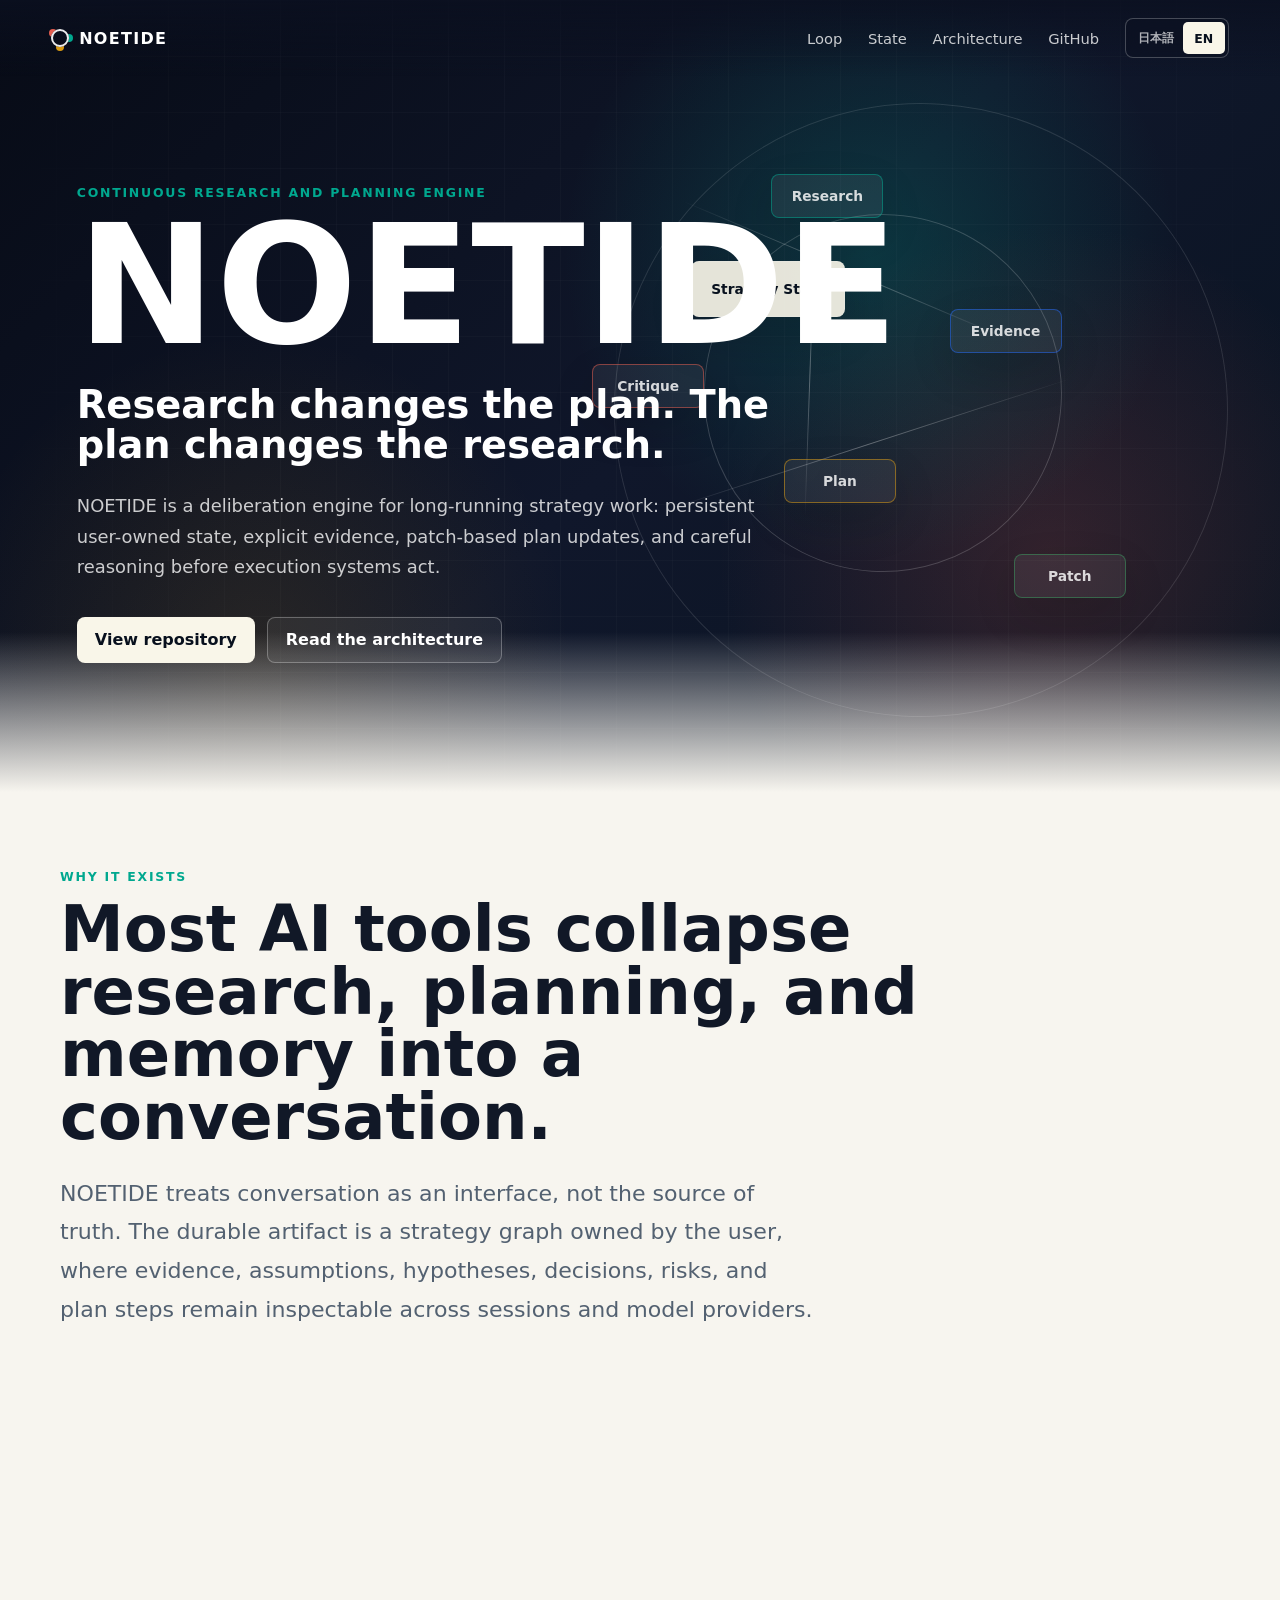
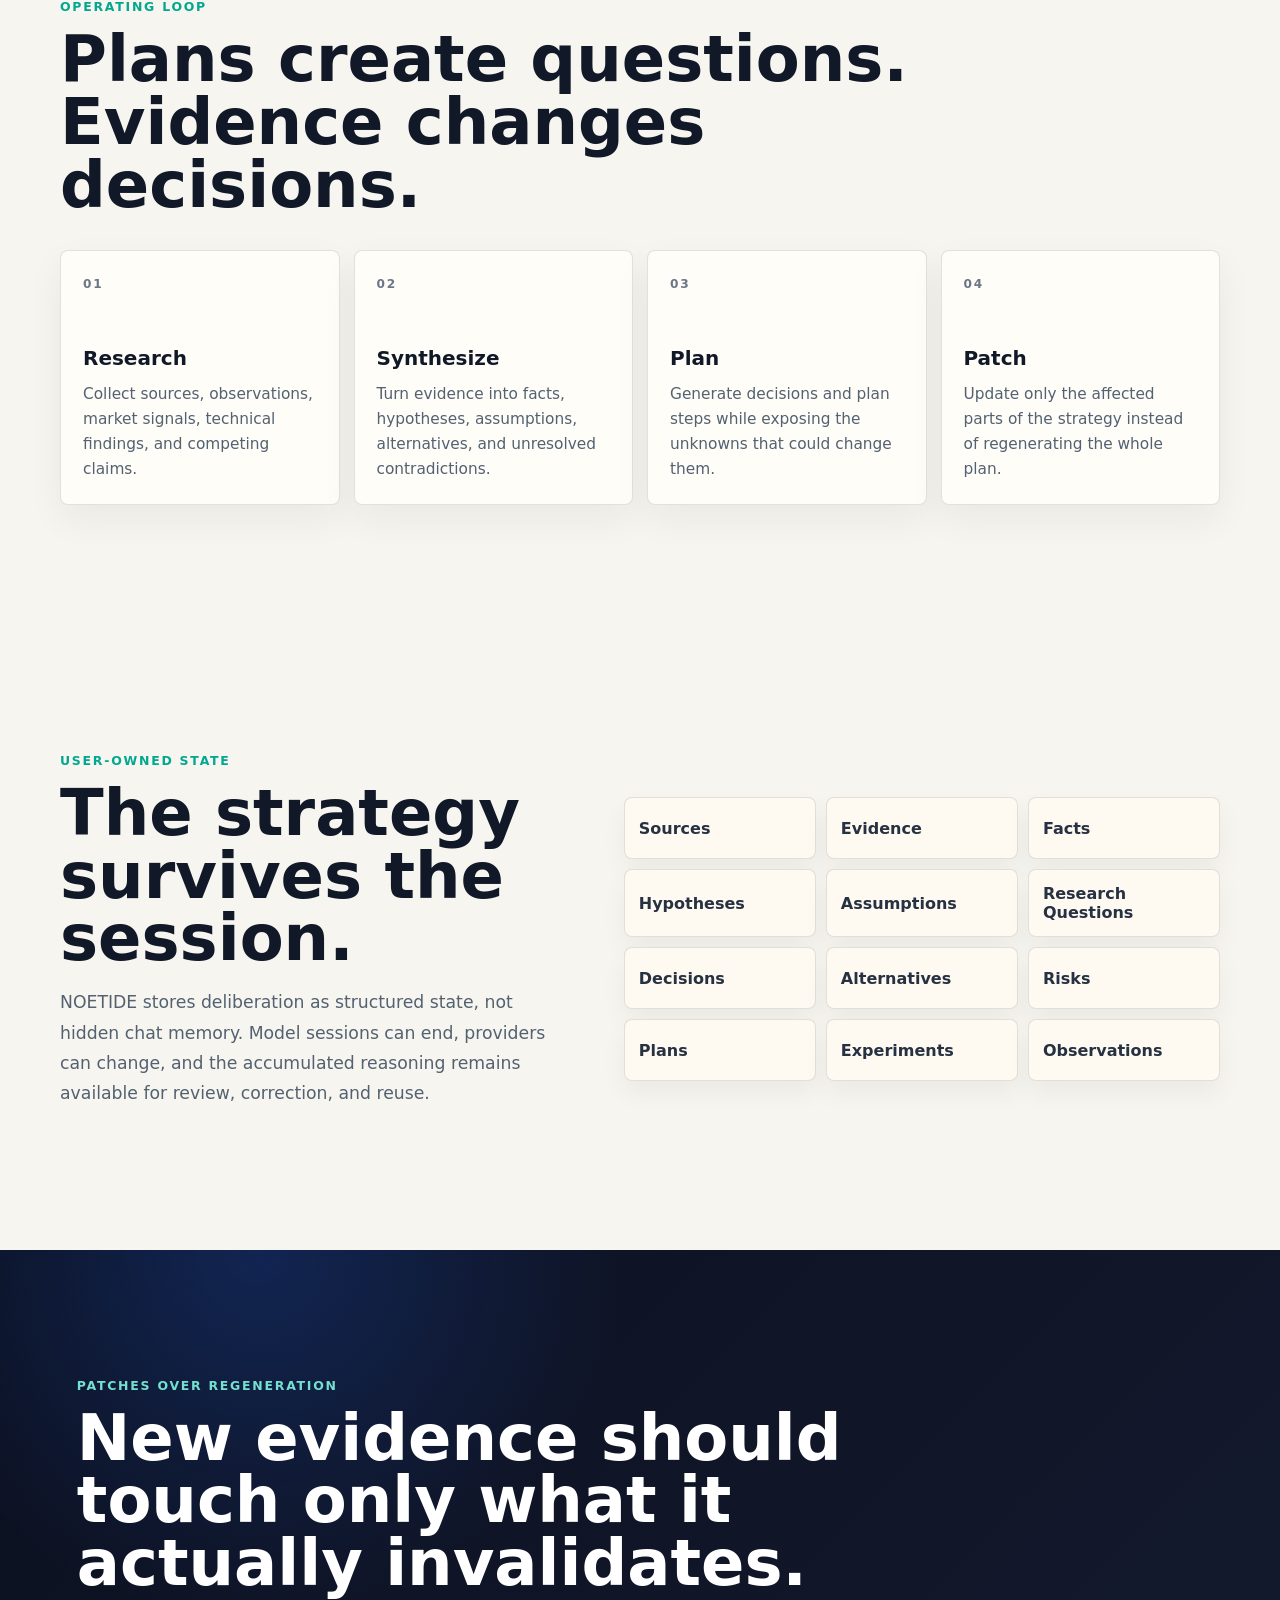
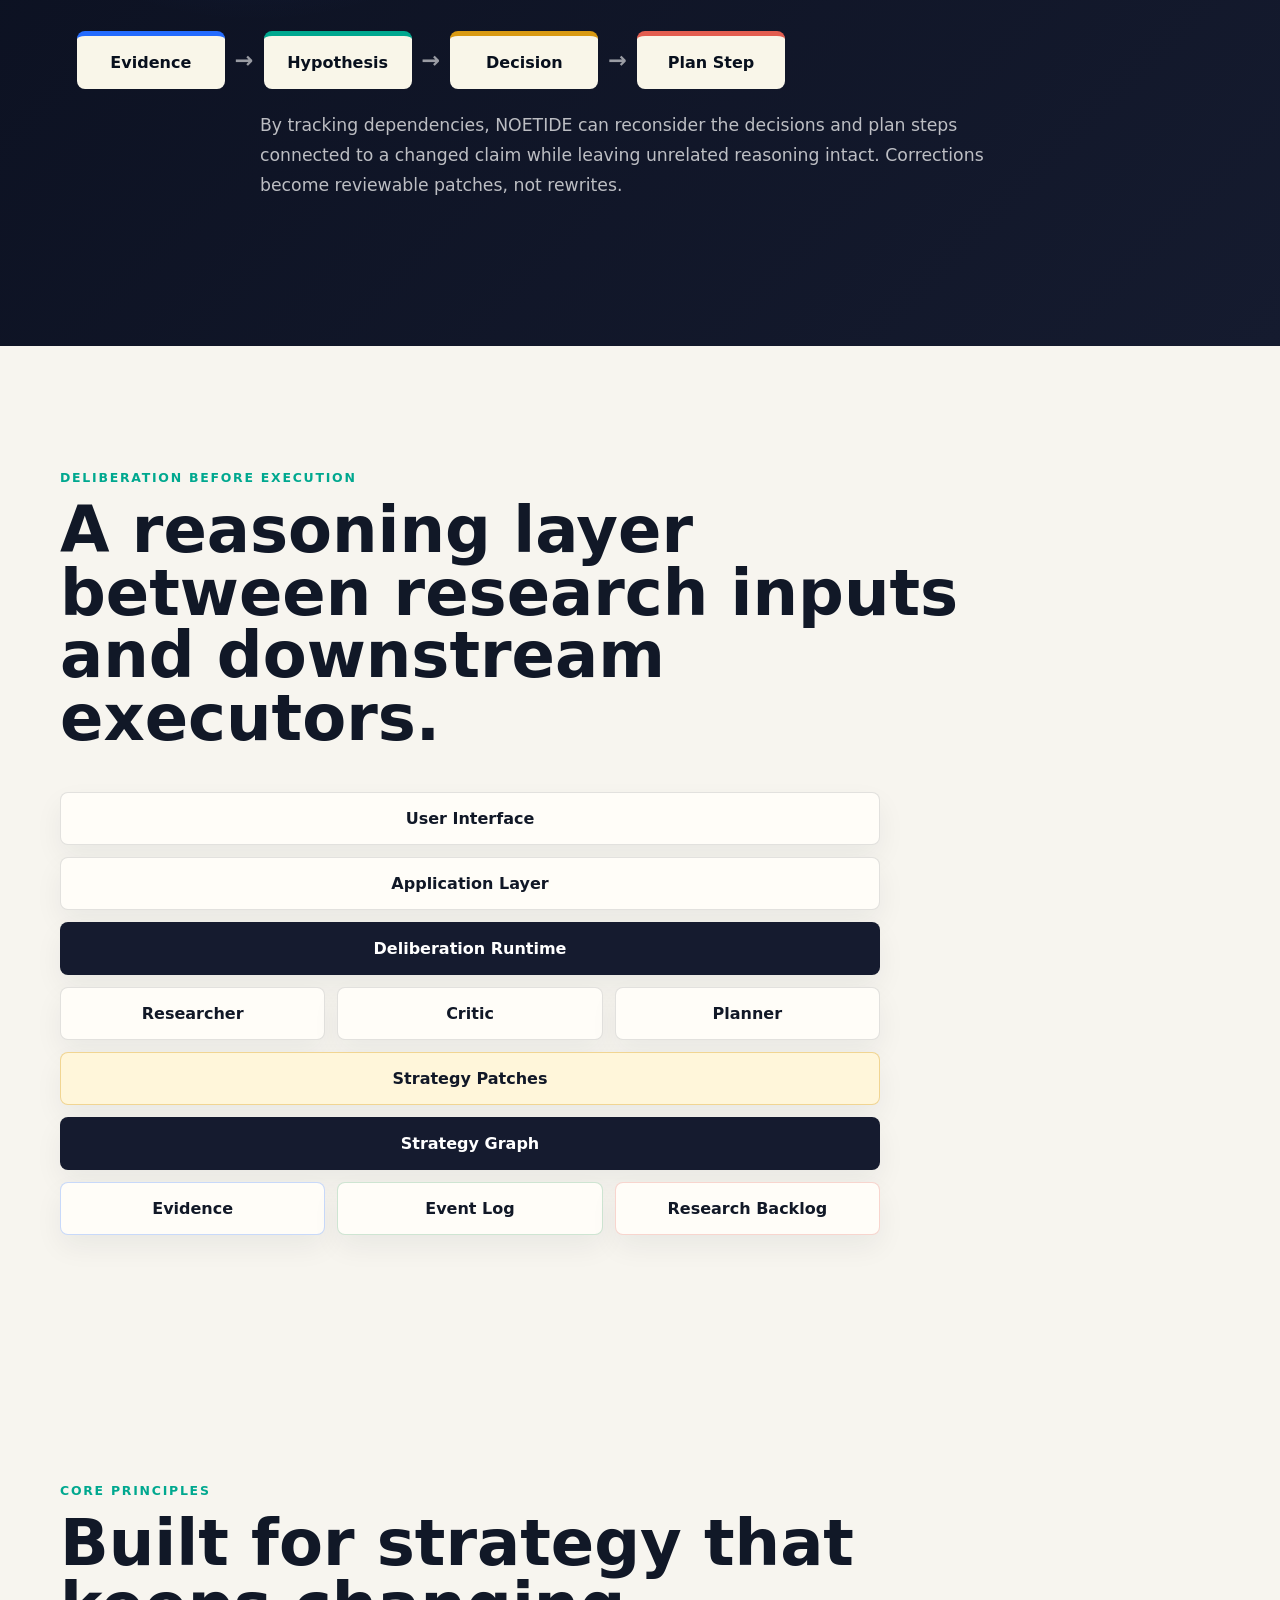
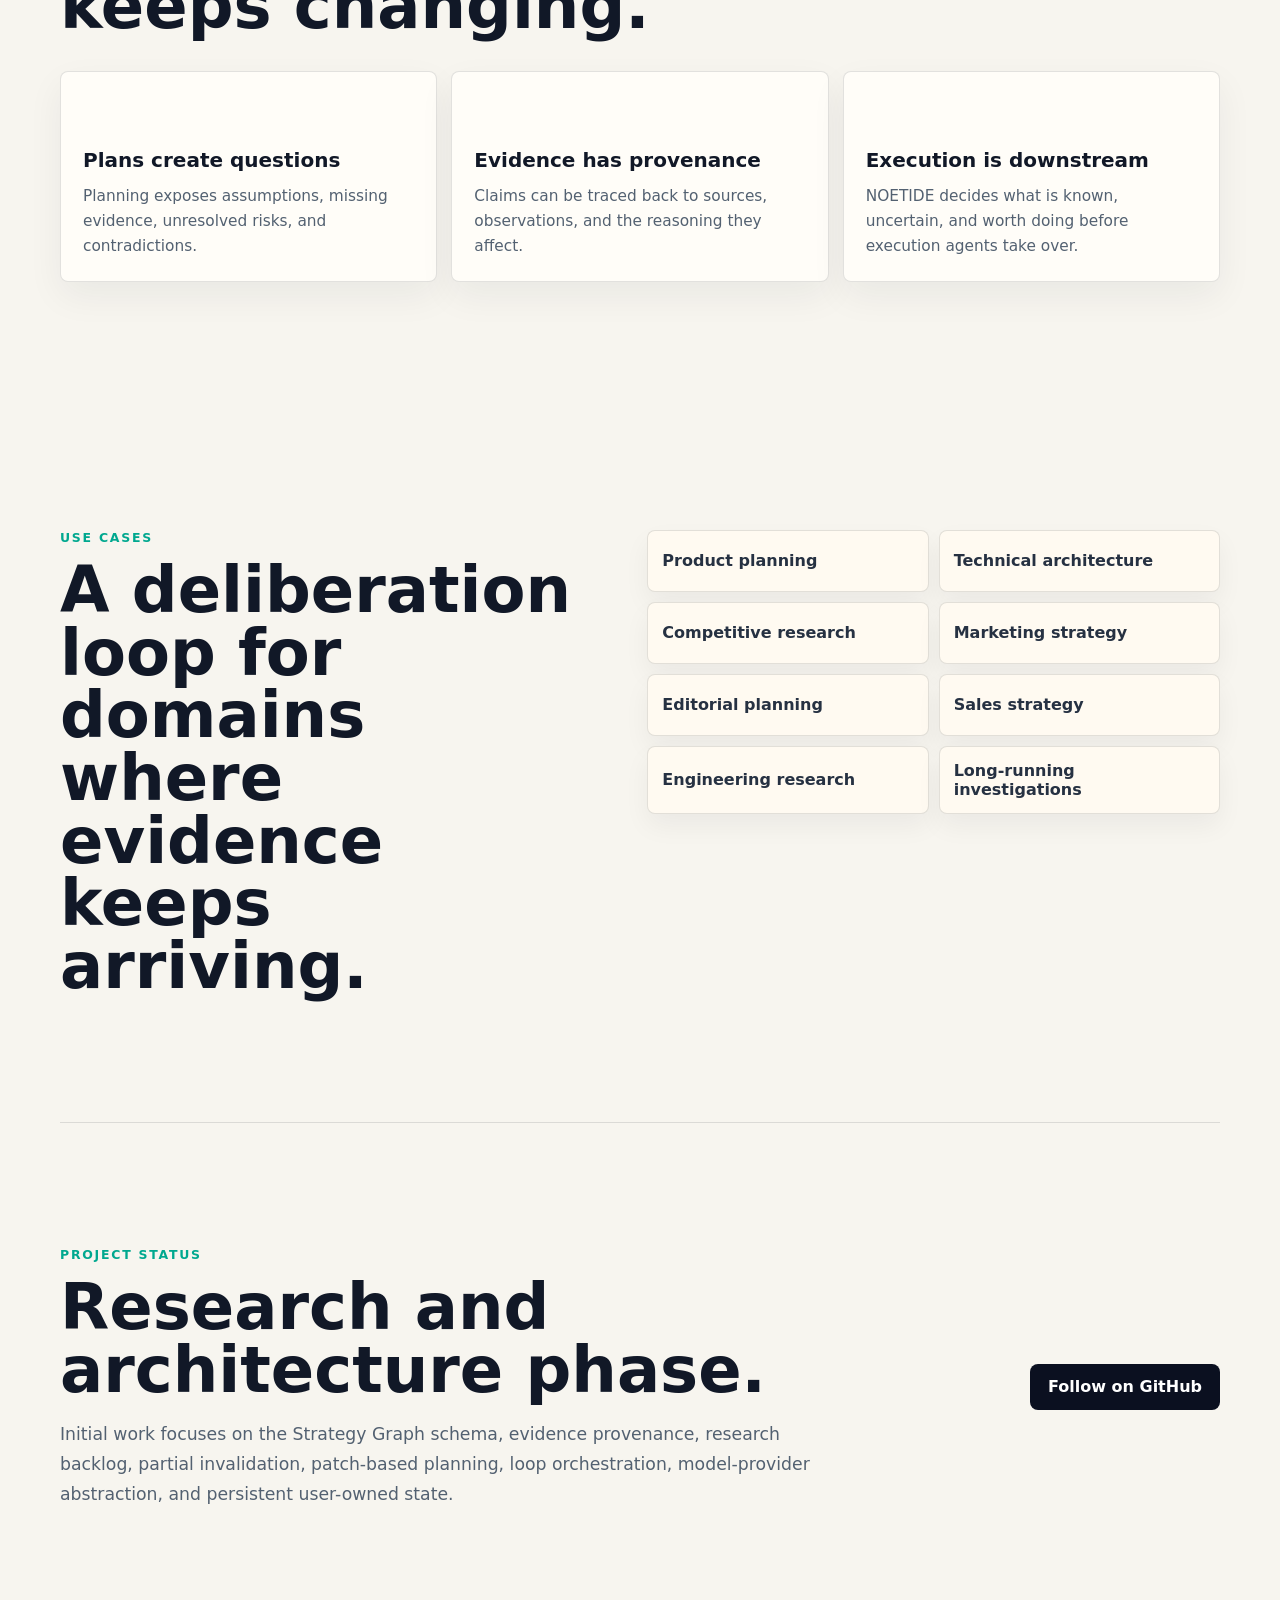
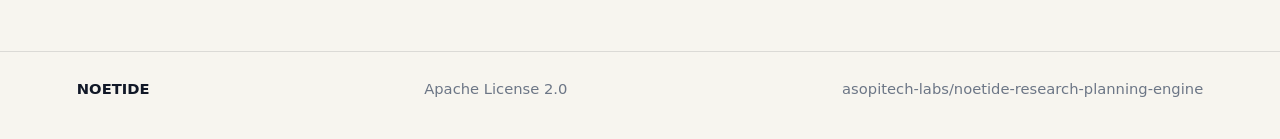
==== commit 9259a4cf: "Refresh bilingual landing page styles" ====
--- a/docs/index.html
+++ b/docs/index.html
@@ -15,7 +15,7 @@
     />
     <meta property="og:type" content="website" />
     <meta name="theme-color" content="#0b1020" />
-    <link rel="stylesheet" href="./styles.css" />
+    <link rel="stylesheet" href="./styles.css?v=20260923" />
   </head>
   <body>
     <header class="site-header" aria-label="Primary navigation">
--- a/docs/styles.css
+++ b/docs/styles.css
@@ -702,3 +702,81 @@
     text-align: center;
   }
 }
+
+
+.header-actions {
+  display: flex;
+  align-items: center;
+  gap: clamp(14px, 2vw, 28px);
+}
+
+.language-switch {
+  display: inline-flex;
+  flex: 0 0 auto;
+  padding: 3px;
+  border: 1px solid rgba(255, 255, 255, 0.24);
+  border-radius: 8px;
+  background: rgba(11, 16, 32, 0.38);
+  backdrop-filter: blur(12px);
+}
+
+.language-switch button {
+  min-width: 42px;
+  min-height: 32px;
+  border: 0;
+  border-radius: 5px;
+  padding: 6px 9px;
+  color: rgba(255, 255, 255, 0.68);
+  background: transparent;
+  font: inherit;
+  font-size: 0.78rem;
+  font-weight: 760;
+  cursor: pointer;
+}
+
+.language-switch button:hover {
+  color: #fff;
+}
+
+.language-switch button[aria-pressed="true"] {
+  color: #08101d;
+  background: #f9f6e9;
+}
+
+html[lang="ja"] body {
+  font-family:
+    "Yu Gothic UI", "Hiragino Sans", "Noto Sans JP", Meiryo, ui-sans-serif, system-ui, sans-serif;
+}
+
+html[lang="ja"] .hero-statement,
+html[lang="ja"] .section h2 {
+  line-height: 1.18;
+}
+
+@media (max-width: 900px) {
+  .header-actions {
+    gap: 12px;
+  }
+}
+
+@media (max-width: 620px) {
+  .header-actions {
+    width: 100%;
+    align-items: center;
+  }
+
+  .nav-links {
+    flex: 1 1 auto;
+  }
+
+  .language-switch button {
+    min-width: 38px;
+    padding-inline: 7px;
+  }
+}
+
+@media (max-width: 470px) {
+  .nav-links a:nth-child(3) {
+    display: none;
+  }
+}
